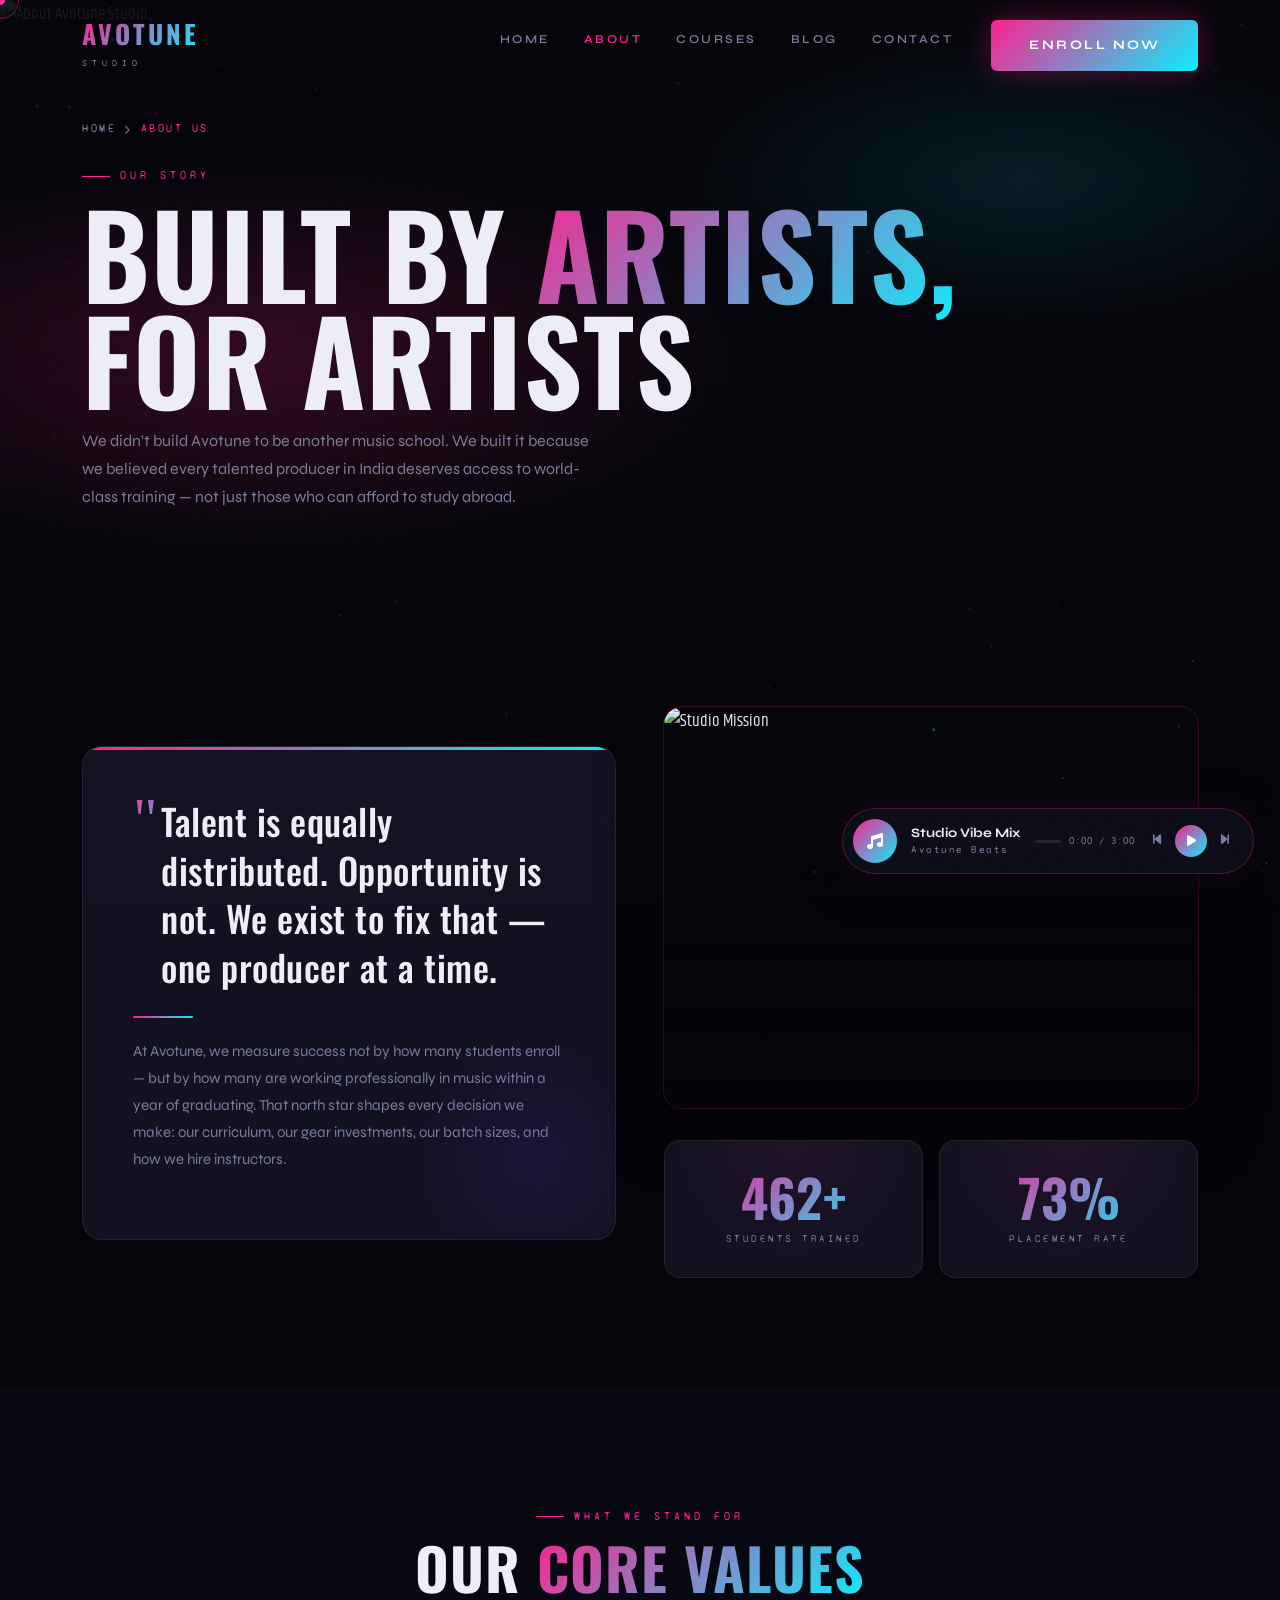
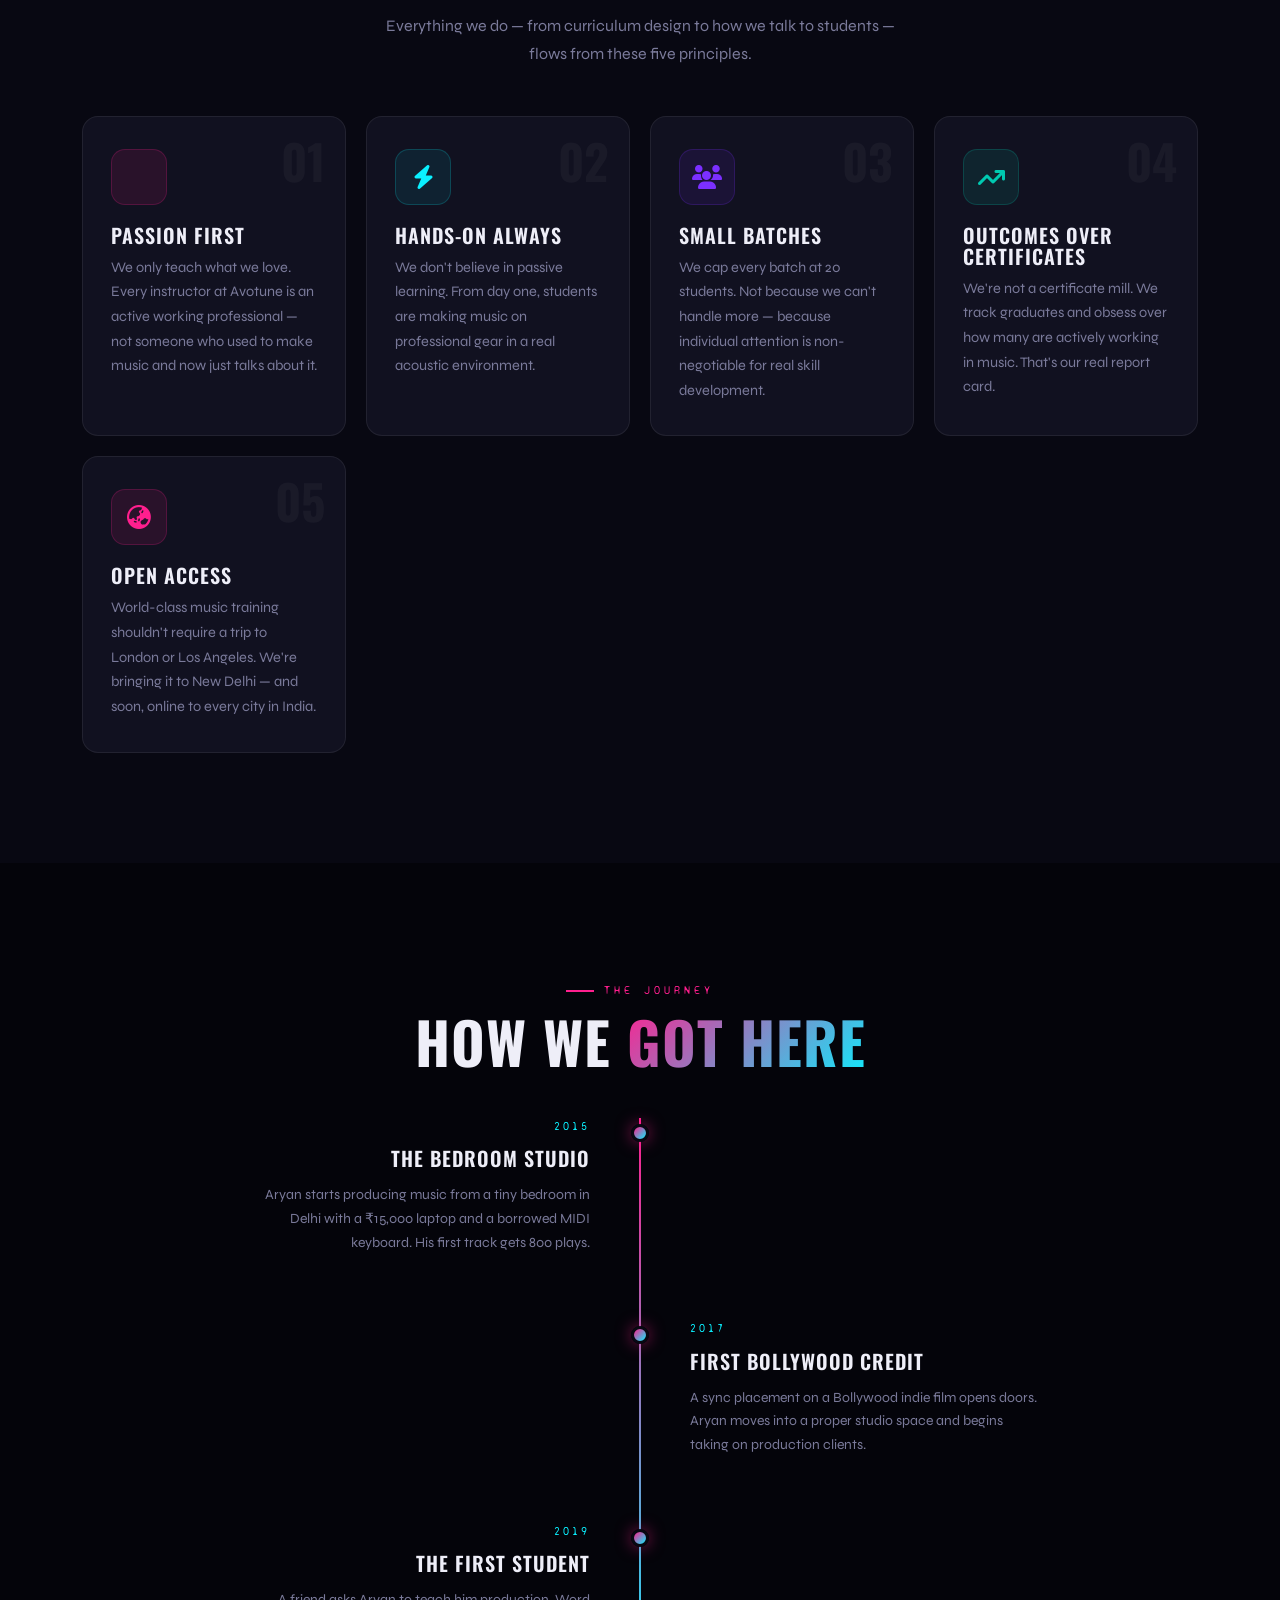
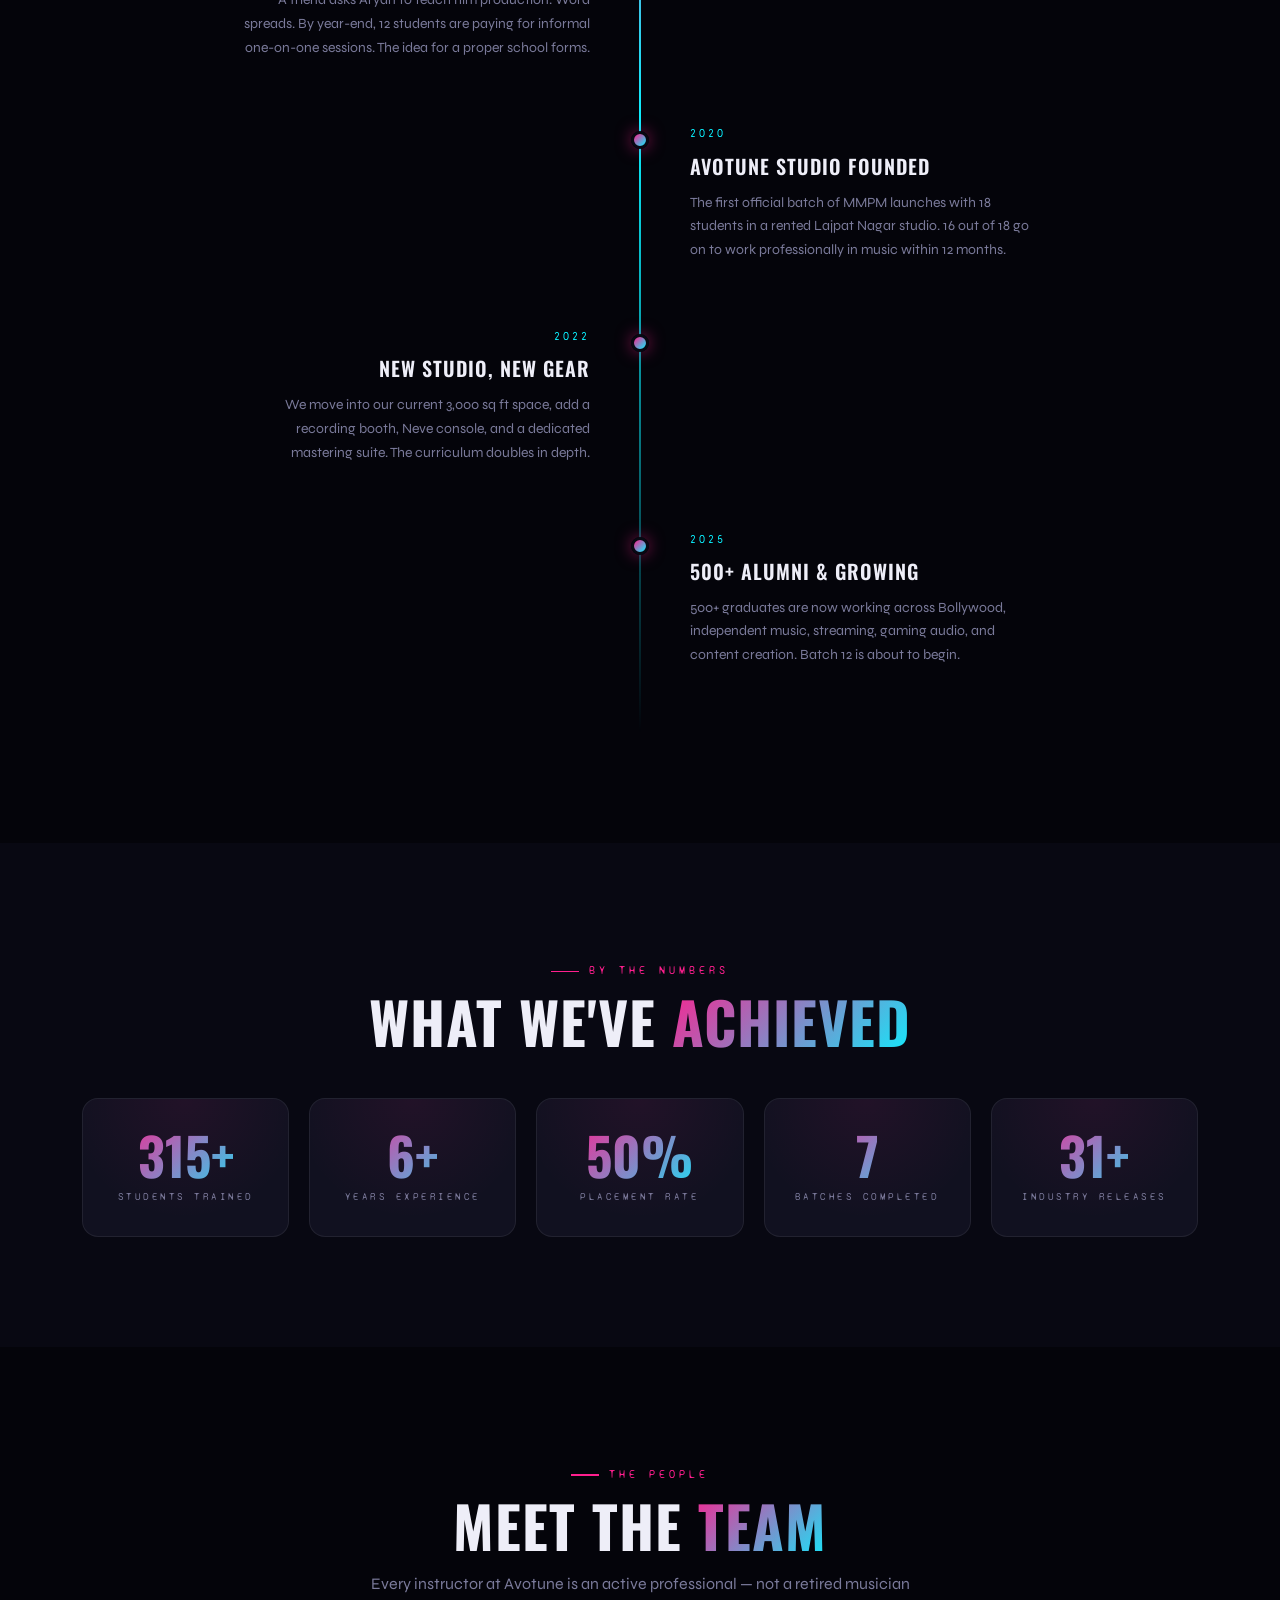
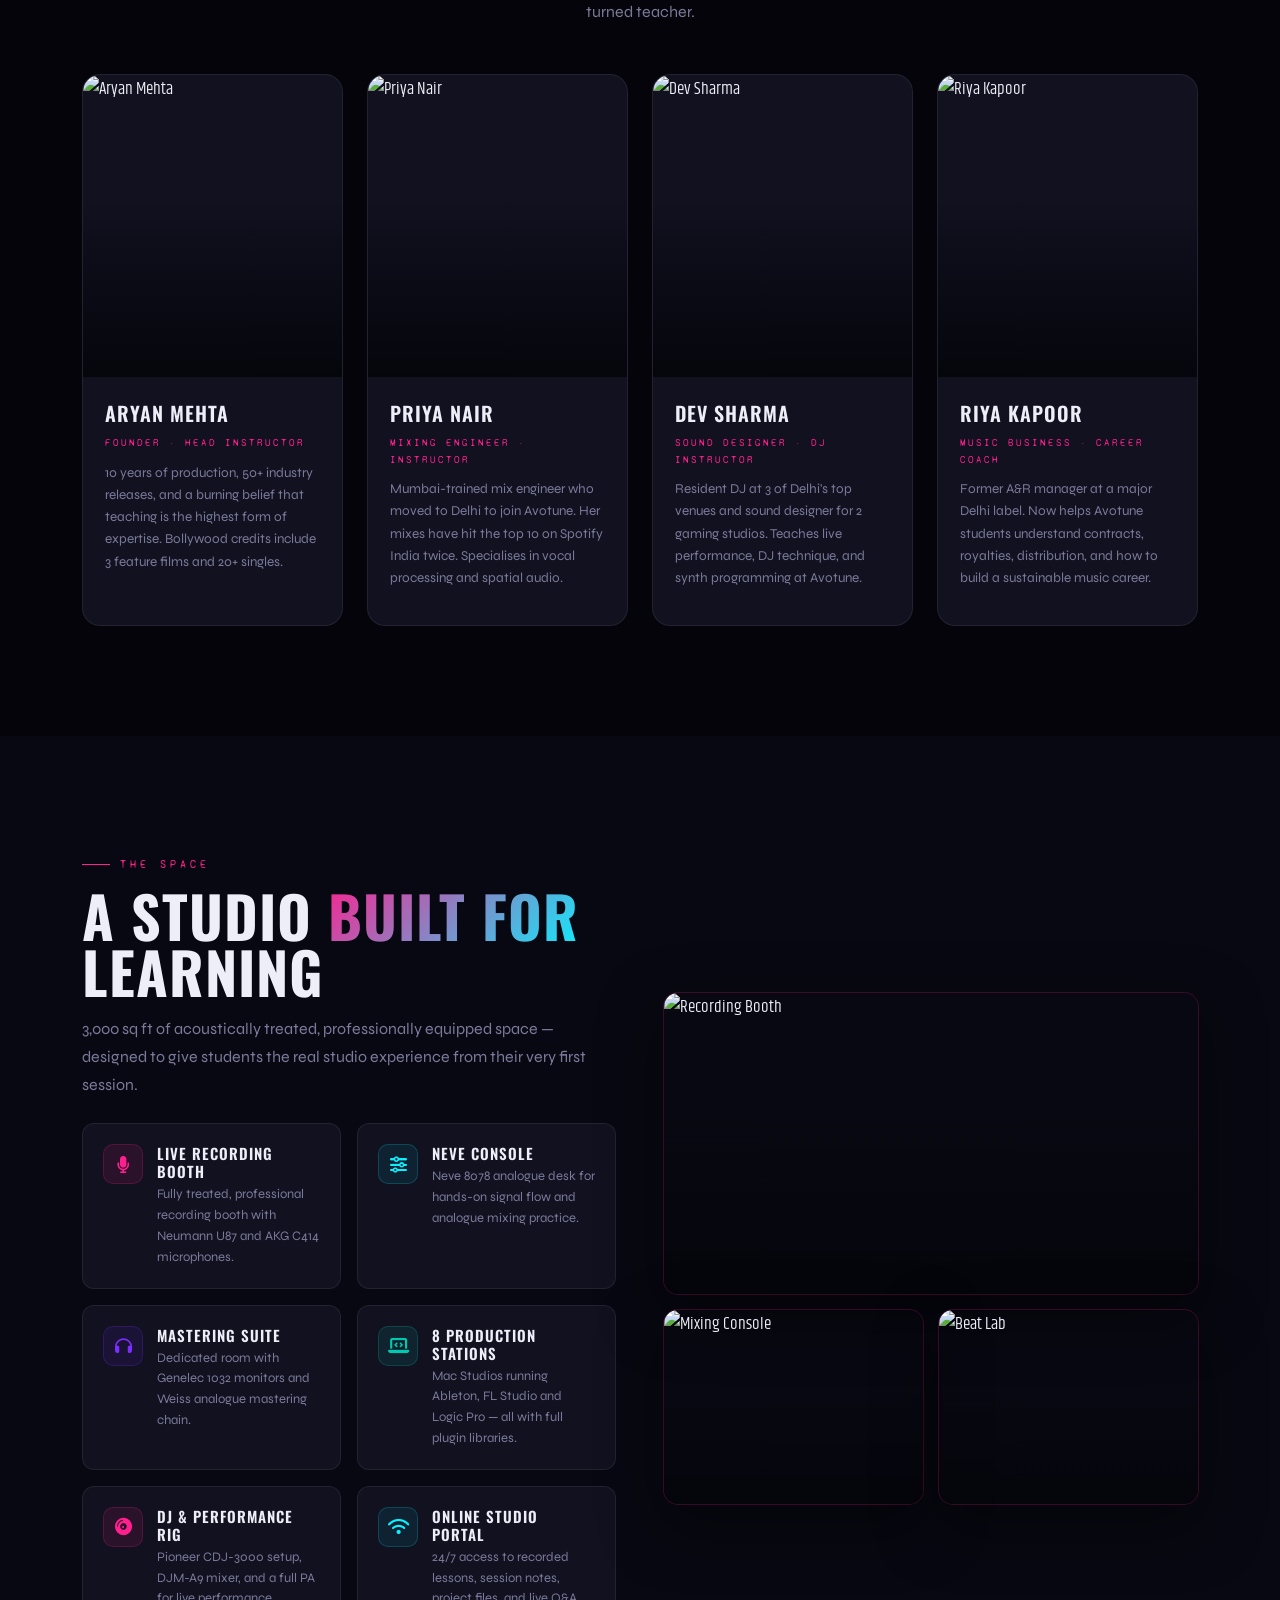
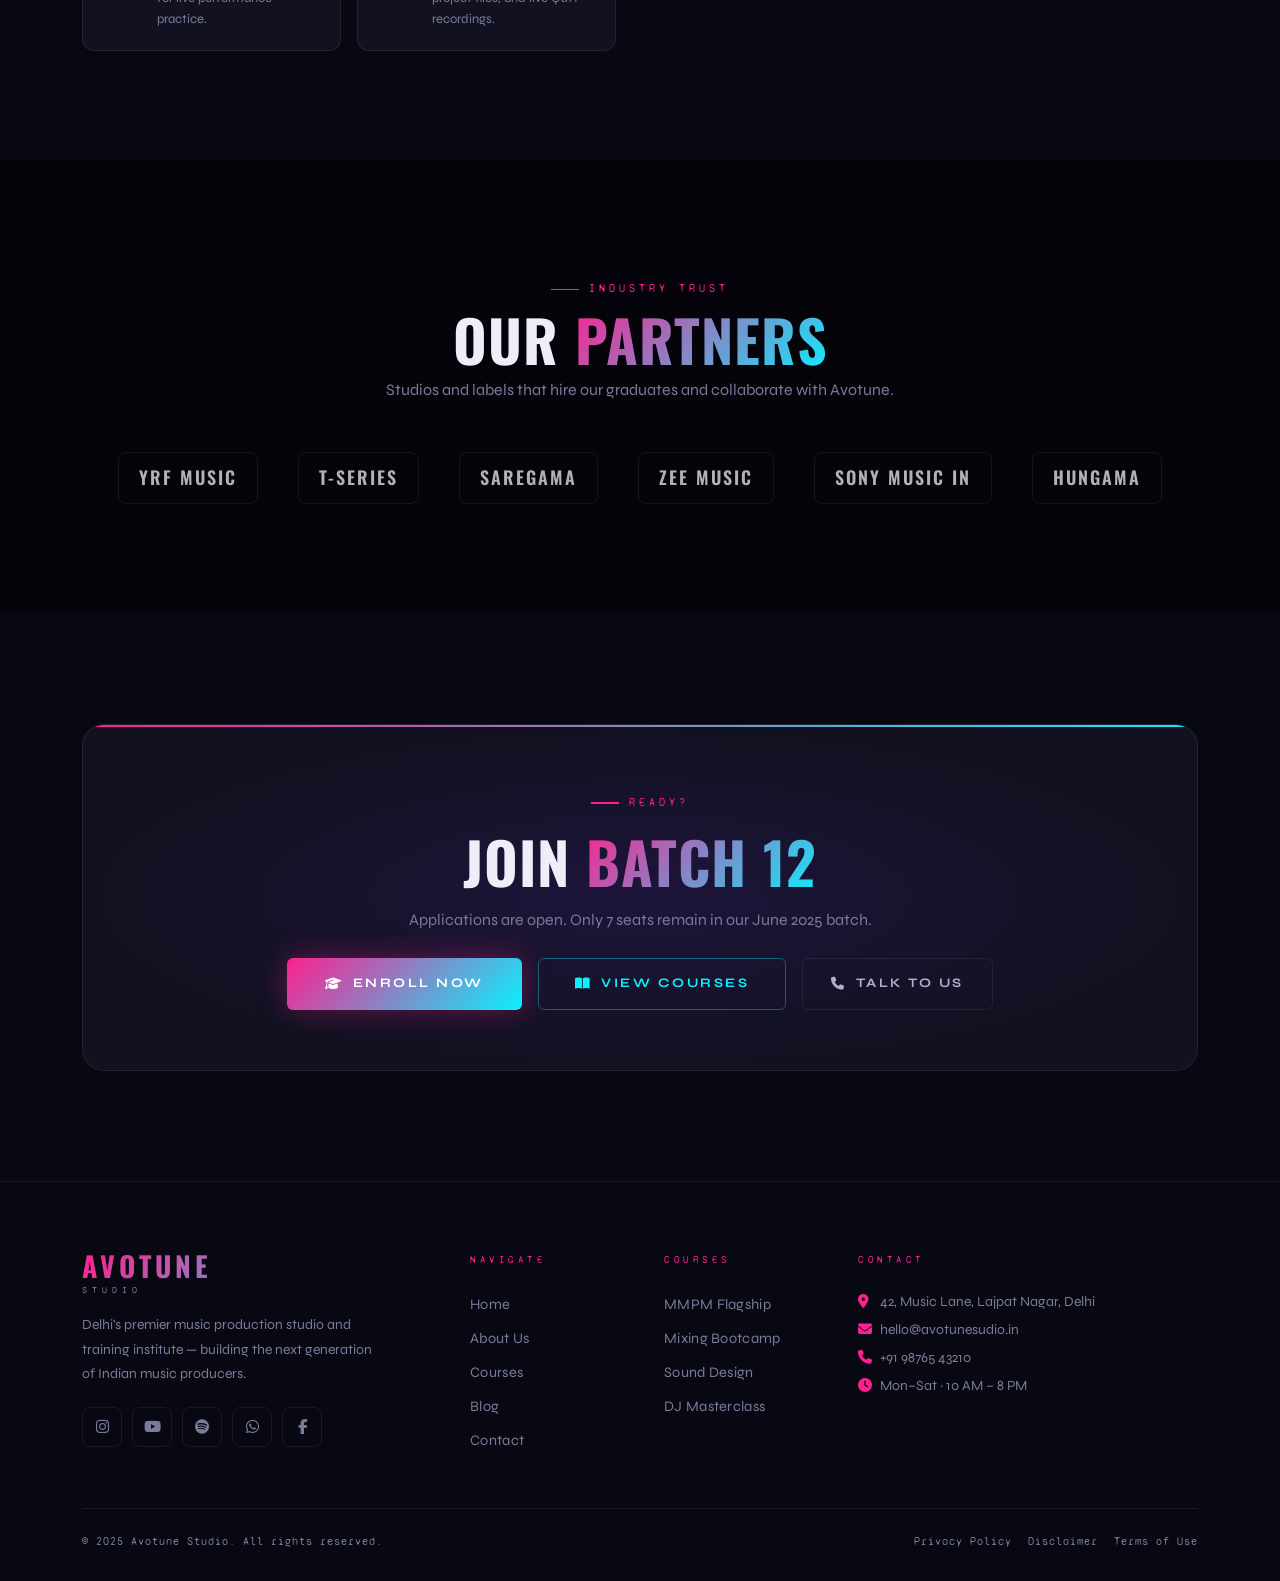
==== about.html @ 10d5009c "Add files via upload" ====
<!DOCTYPE html>
<html lang="en">
<head>
  <meta charset="UTF-8"/>
  <meta name="viewport" content="width=device-width, initial-scale=1.0"/>
  <meta name="description" content="About Avotune Studio — our story, mission, team, and the values that drive India's premier music production school."/>
  <title>About Us — Avotune Studio</title>
  <link href="https://cdnjs.cloudflare.com/ajax/libs/bootstrap/5.3.2/css/bootstrap.min.css" rel="stylesheet"/>
  <link href="https://cdnjs.cloudflare.com/ajax/libs/font-awesome/6.5.0/css/all.min.css" rel="stylesheet"/>
  <link rel="stylesheet" href="css/style.css"/>
  <link rel="stylesheet" href="css/about.css"/>
</head>
<body>

<div class="cursor-dot"></div>
<div class="cursor-ring"></div>
<canvas id="av-particles"></canvas>
<div class="nav-overlay"></div>

<!-- ═══════════════════ NAVBAR ════════════════════════════════ -->
<nav id="av-nav">
  <div class="container">
    <div class="d-flex align-items-center justify-content-between">
      <a href="index.html" class="nav-logo text-decoration-none">
        <span class="nav-logo-text">Avotune</span>
        <span class="nav-logo-sub">Studio</span>
      </a>
      <div class="nav-links-wrap d-flex align-items-center gap-3">
        <ul class="nav-links">
          <li><a href="index.html">Home</a></li>
          <li><a href="about.html" class="active">About</a></li>
          <li><a href="courses.html">Courses</a></li>
          <li><a href="blog.html">Blog</a></li>
          <li><a href="contact.html">Contact</a></li>
        </ul>
        <a href="index.html#enroll" class="btn-av btn-primary ms-2">Enroll Now</a>
      </div>
      <button class="nav-hamburger" aria-label="Menu">
        <span></span><span></span><span></span>
      </button>
    </div>
  </div>
</nav>

<!-- ═══════════════════ PAGE HERO ═════════════════════════════ -->
<section class="page-hero">
  <div class="page-hero-bg">
    <img src="https://images.unsplash.com/photo-1493225457124-a3eb161ffa5f?w=1800&q=80" alt="About Avotune Studio"/>
    <div class="page-hero-gradient"></div>
    <div class="page-hero-grid"></div>
  </div>
  <div class="container page-hero-content">
    <div class="page-breadcrumb">
      <a href="index.html">Home</a>
      <i class="fas fa-chevron-right"></i>
      <span>About Us</span>
    </div>
    <div class="section-eyebrow">Our Story</div>
    <h1 class="display-title">Built By <span class="text-grad">Artists,</span><br>For Artists</h1>
    <p class="section-body mt-3" style="max-width:520px;">
      We didn't build Avotune to be another music school. We built it because we believed every talented producer in India deserves access to world-class training — not just those who can afford to study abroad.
    </p>
  </div>
</section>

<!-- ═══════════════════ MISSION ═══════════════════════════════ -->
<section class="av-section">
  <div class="container">
    <div class="row g-5 align-items-center">
      <div class="col-lg-6 sr sr-left">
        <div class="mission-card">
          <p class="mission-quote">
            Talent is equally distributed. Opportunity is not. We exist to fix that — one producer at a time.
          </p>
          <div class="divider mt-4"></div>
          <p style="font-family:var(--font-accent);color:var(--muted);font-size:15px;line-height:1.8;margin-top:20px;">
            At Avotune, we measure success not by how many students enroll — but by how many are working professionally in music within a year of graduating. That north star shapes every decision we make: our curriculum, our gear investments, our batch sizes, and how we hire instructors.
          </p>
        </div>
      </div>
      <div class="col-lg-6 sr sr-right">
        <div class="av-img-wrap img-glow-border" style="border-radius:18px;">
          <img src="https://images.unsplash.com/photo-1598653222000-6b7b7a552625?w=800&q=80"
               alt="Studio Mission" style="aspect-ratio:4/3;object-fit:cover;"/>
          <div class="av-img-overlay"></div>
        </div>
        <div class="row g-3 mt-3">
          <div class="col-6">
            <div class="achieve-card">
              <div class="achieve-num" data-count="500" data-suffix="+">500+</div>
              <div class="achieve-label">Students Trained</div>
            </div>
          </div>
          <div class="col-6">
            <div class="achieve-card">
              <div class="achieve-num" data-count="80" data-suffix="%">80%</div>
              <div class="achieve-label">Placement Rate</div>
            </div>
          </div>
        </div>
      </div>
    </div>
  </div>
</section>

<!-- ═══════════════════ OUR VALUES ════════════════════════════ -->
<section class="av-section-alt">
  <div class="container">
    <div class="text-center mb-5 sr">
      <div class="section-eyebrow mx-auto justify-content-center">What We Stand For</div>
      <h2 class="section-heading">Our <span class="grad">Core Values</span></h2>
      <p class="section-body mx-auto text-center mt-3">Everything we do — from curriculum design to how we talk to students — flows from these five principles.</p>
    </div>
    <div class="values-grid">
      <div class="value-card sr sr-d1">
        <div class="value-num">01</div>
        <div class="value-icon icon-pink"><i class="fas fa-hands-holding-heart"></i></div>
        <h4>Passion First</h4>
        <p>We only teach what we love. Every instructor at Avotune is an active working professional — not someone who used to make music and now just talks about it.</p>
      </div>
      <div class="value-card sr sr-d2">
        <div class="value-num">02</div>
        <div class="value-icon icon-cyan"><i class="fas fa-bolt"></i></div>
        <h4>Hands-On Always</h4>
        <p>We don't believe in passive learning. From day one, students are making music on professional gear in a real acoustic environment.</p>
      </div>
      <div class="value-card sr sr-d3">
        <div class="value-num">03</div>
        <div class="value-icon icon-purple"><i class="fas fa-users"></i></div>
        <h4>Small Batches</h4>
        <p>We cap every batch at 20 students. Not because we can't handle more — because individual attention is non-negotiable for real skill development.</p>
      </div>
      <div class="value-card sr sr-d4">
        <div class="value-num">04</div>
        <div class="value-icon icon-teal"><i class="fas fa-arrow-trend-up"></i></div>
        <h4>Outcomes Over Certificates</h4>
        <p>We're not a certificate mill. We track graduates and obsess over how many are actively working in music. That's our real report card.</p>
      </div>
      <div class="value-card sr">
        <div class="value-num">05</div>
        <div class="value-icon icon-pink"><i class="fas fa-earth-asia"></i></div>
        <h4>Open Access</h4>
        <p>World-class music training shouldn't require a trip to London or Los Angeles. We're bringing it to New Delhi — and soon, online to every city in India.</p>
      </div>
    </div>
  </div>
</section>

<!-- ═══════════════════ OUR STORY TIMELINE ════════════════════ -->
<section class="av-section">
  <div class="container">
    <div class="text-center mb-5 sr">
      <div class="section-eyebrow mx-auto justify-content-center">The Journey</div>
      <h2 class="section-heading">How We <span class="grad">Got Here</span></h2>
    </div>
    <div class="story-line sr">
      <div class="story-item">
        <div class="story-dot"></div>
        <div class="story-year">2015</div>
        <div class="story-title">The Bedroom Studio</div>
        <p class="story-desc">Aryan starts producing music from a tiny bedroom in Delhi with a ₹15,000 laptop and a borrowed MIDI keyboard. His first track gets 800 plays.</p>
      </div>
      <div class="story-item">
        <div class="story-dot"></div>
        <div class="story-year">2017</div>
        <div class="story-title">First Bollywood Credit</div>
        <p class="story-desc">A sync placement on a Bollywood indie film opens doors. Aryan moves into a proper studio space and begins taking on production clients.</p>
      </div>
      <div class="story-item">
        <div class="story-dot"></div>
        <div class="story-year">2019</div>
        <div class="story-title">The First Student</div>
        <p class="story-desc">A friend asks Aryan to teach him production. Word spreads. By year-end, 12 students are paying for informal one-on-one sessions. The idea for a proper school forms.</p>
      </div>
      <div class="story-item">
        <div class="story-dot"></div>
        <div class="story-year">2020</div>
        <div class="story-title">Avotune Studio Founded</div>
        <p class="story-desc">The first official batch of MMPM launches with 18 students in a rented Lajpat Nagar studio. 16 out of 18 go on to work professionally in music within 12 months.</p>
      </div>
      <div class="story-item">
        <div class="story-dot"></div>
        <div class="story-year">2022</div>
        <div class="story-title">New Studio, New Gear</div>
        <p class="story-desc">We move into our current 3,000 sq ft space, add a recording booth, Neve console, and a dedicated mastering suite. The curriculum doubles in depth.</p>
      </div>
      <div class="story-item">
        <div class="story-dot"></div>
        <div class="story-year">2025</div>
        <div class="story-title">500+ Alumni & Growing</div>
        <p class="story-desc">500+ graduates are now working across Bollywood, independent music, streaming, gaming audio, and content creation. Batch 12 is about to begin.</p>
      </div>
    </div>
  </div>
</section>

<!-- ═══════════════════ ACHIEVEMENTS ══════════════════════════ -->
<section class="av-section-alt">
  <div class="container">
    <div class="text-center mb-5 sr">
      <div class="section-eyebrow mx-auto justify-content-center">By The Numbers</div>
      <h2 class="section-heading">What We've <span class="grad">Achieved</span></h2>
    </div>
    <div class="achieve-grid">
      <div class="achieve-card sr sr-d1">
        <div class="achieve-num" data-count="500" data-suffix="+">500+</div>
        <div class="achieve-label">Students Trained</div>
      </div>
      <div class="achieve-card sr sr-d2">
        <div class="achieve-num" data-count="10" data-suffix="+">10+</div>
        <div class="achieve-label">Years Experience</div>
      </div>
      <div class="achieve-card sr sr-d3">
        <div class="achieve-num" data-count="80" data-suffix="%">80%</div>
        <div class="achieve-label">Placement Rate</div>
      </div>
      <div class="achieve-card sr sr-d4">
        <div class="achieve-num" data-count="12" data-suffix="">12</div>
        <div class="achieve-label">Batches Completed</div>
      </div>
      <div class="achieve-card sr">
        <div class="achieve-num" data-count="50" data-suffix="+">50+</div>
        <div class="achieve-label">Industry Releases</div>
      </div>
    </div>
  </div>
</section>

<!-- ═══════════════════ TEAM ═══════════════════════════════════ -->
<section class="av-section">
  <div class="container">
    <div class="text-center mb-5 sr">
      <div class="section-eyebrow mx-auto justify-content-center">The People</div>
      <h2 class="section-heading">Meet The <span class="grad">Team</span></h2>
      <p class="section-body mx-auto text-center mt-3">Every instructor at Avotune is an active professional — not a retired musician turned teacher.</p>
    </div>
    <div class="team-grid">
      <!-- Aryan -->
      <div class="team-card sr sr-d1">
        <div class="team-img">
          <img src="https://images.unsplash.com/photo-1507003211169-0a1dd7228f2d?w=600&q=80" alt="Aryan Mehta"/>
          <div class="team-img-overlay"></div>
          <div class="team-socials">
            <a href="#" class="team-soc"><i class="fab fa-instagram"></i></a>
            <a href="#" class="team-soc"><i class="fab fa-spotify"></i></a>
            <a href="#" class="team-soc"><i class="fab fa-youtube"></i></a>
          </div>
        </div>
        <div class="team-info">
          <div class="team-name">Aryan Mehta</div>
          <div class="team-role">Founder · Head Instructor</div>
          <p class="team-bio">10 years of production, 50+ industry releases, and a burning belief that teaching is the highest form of expertise. Bollywood credits include 3 feature films and 20+ singles.</p>
        </div>
      </div>
      <!-- Priya -->
      <div class="team-card sr sr-d2">
        <div class="team-img">
          <img src="https://images.unsplash.com/photo-1494790108377-be9c29b29330?w=600&q=80" alt="Priya Nair"/>
          <div class="team-img-overlay"></div>
          <div class="team-socials">
            <a href="#" class="team-soc"><i class="fab fa-instagram"></i></a>
            <a href="#" class="team-soc"><i class="fab fa-soundcloud"></i></a>
          </div>
        </div>
        <div class="team-info">
          <div class="team-name">Priya Nair</div>
          <div class="team-role">Mixing Engineer · Instructor</div>
          <p class="team-bio">Mumbai-trained mix engineer who moved to Delhi to join Avotune. Her mixes have hit the top 10 on Spotify India twice. Specialises in vocal processing and spatial audio.</p>
        </div>
      </div>
      <!-- Dev -->
      <div class="team-card sr sr-d3">
        <div class="team-img">
          <img src="https://images.unsplash.com/photo-1500648767791-00dcc994a43e?w=600&q=80" alt="Dev Sharma"/>
          <div class="team-img-overlay"></div>
          <div class="team-socials">
            <a href="#" class="team-soc"><i class="fab fa-instagram"></i></a>
            <a href="#" class="team-soc"><i class="fab fa-spotify"></i></a>
          </div>
        </div>
        <div class="team-info">
          <div class="team-name">Dev Sharma</div>
          <div class="team-role">Sound Designer · DJ Instructor</div>
          <p class="team-bio">Resident DJ at 3 of Delhi's top venues and sound designer for 2 gaming studios. Teaches live performance, DJ technique, and synth programming at Avotune.</p>
        </div>
      </div>
      <!-- Riya -->
      <div class="team-card sr sr-d4">
        <div class="team-img">
          <img src="https://images.unsplash.com/photo-1438761681033-6461ffad8d80?w=600&q=80" alt="Riya Kapoor"/>
          <div class="team-img-overlay"></div>
          <div class="team-socials">
            <a href="#" class="team-soc"><i class="fab fa-instagram"></i></a>
            <a href="#" class="team-soc"><i class="fab fa-linkedin-in"></i></a>
          </div>
        </div>
        <div class="team-info">
          <div class="team-name">Riya Kapoor</div>
          <div class="team-role">Music Business · Career Coach</div>
          <p class="team-bio">Former A&R manager at a major Delhi label. Now helps Avotune students understand contracts, royalties, distribution, and how to build a sustainable music career.</p>
        </div>
      </div>
    </div>
  </div>
</section>

<!-- ═══════════════════ STUDIO FEATURES ══════════════════════ -->
<section class="av-section-alt">
  <div class="container">
    <div class="row g-5 align-items-center">
      <div class="col-lg-6 sr sr-left">
        <div class="section-eyebrow">The Space</div>
        <h2 class="section-heading">A Studio <span class="grad">Built For</span> Learning</h2>
        <p class="section-body mt-3 mb-4">3,000 sq ft of acoustically treated, professionally equipped space — designed to give students the real studio experience from their very first session.</p>
        <div class="studio-features-grid">
          <div class="sf-item">
            <div class="sf-icon icon-pink"><i class="fas fa-microphone"></i></div>
            <div>
              <h6>Live Recording Booth</h6>
              <p>Fully treated, professional recording booth with Neumann U87 and AKG C414 microphones.</p>
            </div>
          </div>
          <div class="sf-item">
            <div class="sf-icon icon-cyan"><i class="fas fa-sliders"></i></div>
            <div>
              <h6>Neve Console</h6>
              <p>Neve 8078 analogue desk for hands-on signal flow and analogue mixing practice.</p>
            </div>
          </div>
          <div class="sf-item">
            <div class="sf-icon icon-purple"><i class="fas fa-headphones"></i></div>
            <div>
              <h6>Mastering Suite</h6>
              <p>Dedicated room with Genelec 1032 monitors and Weiss analogue mastering chain.</p>
            </div>
          </div>
          <div class="sf-item">
            <div class="sf-icon icon-teal"><i class="fas fa-laptop-code"></i></div>
            <div>
              <h6>8 Production Stations</h6>
              <p>Mac Studios running Ableton, FL Studio and Logic Pro — all with full plugin libraries.</p>
            </div>
          </div>
          <div class="sf-item">
            <div class="sf-icon icon-pink"><i class="fas fa-compact-disc"></i></div>
            <div>
              <h6>DJ & Performance Rig</h6>
              <p>Pioneer CDJ-3000 setup, DJM-A9 mixer, and a full PA for live performance practice.</p>
            </div>
          </div>
          <div class="sf-item">
            <div class="sf-icon icon-cyan"><i class="fas fa-wifi"></i></div>
            <div>
              <h6>Online Studio Portal</h6>
              <p>24/7 access to recorded lessons, session notes, project files, and live Q&A recordings.</p>
            </div>
          </div>
        </div>
      </div>
      <div class="col-lg-6 sr sr-right">
        <div class="row g-3">
          <div class="col-12">
            <div class="av-img-wrap img-glow-border" style="border-radius:14px;">
              <img src="https://images.unsplash.com/photo-1478737270239-2f02b77fc618?w=800&q=80"
                   alt="Recording Booth" style="aspect-ratio:16/9;object-fit:cover;"/>
              <div class="av-img-overlay"></div>
            </div>
          </div>
          <div class="col-6">
            <div class="av-img-wrap img-glow-border" style="border-radius:14px;">
              <img src="https://images.unsplash.com/photo-1524230572899-a752b3835840?w=500&q=80"
                   alt="Mixing Console" style="aspect-ratio:4/3;object-fit:cover;"/>
              <div class="av-img-overlay"></div>
            </div>
          </div>
          <div class="col-6">
            <div class="av-img-wrap img-glow-border" style="border-radius:14px;">
              <img src="https://images.unsplash.com/photo-1563330232-57114bb0823c?w=500&q=80"
                   alt="Beat Lab" style="aspect-ratio:4/3;object-fit:cover;"/>
              <div class="av-img-overlay"></div>
            </div>
          </div>
        </div>
      </div>
    </div>
  </div>
</section>

<!-- ═══════════════════ PARTNERS ══════════════════════════════ -->
<section class="av-section">
  <div class="container">
    <div class="text-center mb-5 sr">
      <div class="section-eyebrow mx-auto justify-content-center">Industry Trust</div>
      <h2 class="section-heading">Our <span class="grad">Partners</span></h2>
      <p class="section-body mx-auto text-center mt-2">Studios and labels that hire our graduates and collaborate with Avotune.</p>
    </div>
    <div class="partners-strip sr">
      <div class="partner-logo">YRF Music</div>
      <div class="partner-logo">T-Series</div>
      <div class="partner-logo">SaReGaMa</div>
      <div class="partner-logo">Zee Music</div>
      <div class="partner-logo">Sony Music IN</div>
      <div class="partner-logo">Hungama</div>
    </div>
  </div>
</section>

<!-- ═══════════════════ CTA ════════════════════════════════════ -->
<section class="av-section-alt">
  <div class="container">
    <div class="cta-band sr">
      <div style="position:relative;z-index:1;">
        <div class="section-eyebrow mx-auto justify-content-center">Ready?</div>
        <h2 class="section-heading mt-2">Join <span class="grad">Batch 12</span></h2>
        <p class="section-body mx-auto text-center mt-3 mb-4">Applications are open. Only 7 seats remain in our June 2025 batch.</p>
        <div class="d-flex gap-3 justify-content-center flex-wrap">
          <a href="index.html#enroll" class="btn-av btn-primary"><i class="fas fa-graduation-cap"></i>Enroll Now</a>
          <a href="courses.html"      class="btn-av btn-outline"><i class="fas fa-book-open"></i>View Courses</a>
          <a href="contact.html"      class="btn-av btn-ghost"><i class="fas fa-phone"></i>Talk To Us</a>
        </div>
      </div>
    </div>
  </div>
</section>

<!-- ═══════════════════ FOOTER ════════════════════════════════ -->
<footer id="av-footer">
  <div class="container">
    <div class="row g-5">
      <div class="col-lg-4">
        <div class="footer-logo-text">Avotune</div>
        <div class="footer-sub">Studio</div>
        <p class="footer-desc">Delhi's premier music production studio and training institute — building the next generation of Indian music producers.</p>
        <div class="social-row">
          <a href="#" class="soc-btn"><i class="fab fa-instagram"></i></a>
          <a href="#" class="soc-btn"><i class="fab fa-youtube"></i></a>
          <a href="#" class="soc-btn"><i class="fab fa-spotify"></i></a>
          <a href="#" class="soc-btn"><i class="fab fa-whatsapp"></i></a>
          <a href="#" class="soc-btn"><i class="fab fa-facebook-f"></i></a>
        </div>
      </div>
      <div class="col-6 col-lg-2">
        <div class="footer-col-title">Navigate</div>
        <a href="index.html"   class="footer-link">Home</a>
        <a href="about.html"   class="footer-link">About Us</a>
        <a href="courses.html" class="footer-link">Courses</a>
        <a href="blog.html"    class="footer-link">Blog</a>
        <a href="contact.html" class="footer-link">Contact</a>
      </div>
      <div class="col-6 col-lg-2">
        <div class="footer-col-title">Courses</div>
        <a href="courses.html" class="footer-link">MMPM Flagship</a>
        <a href="courses.html" class="footer-link">Mixing Bootcamp</a>
        <a href="courses.html" class="footer-link">Sound Design</a>
        <a href="courses.html" class="footer-link">DJ Masterclass</a>
      </div>
      <div class="col-lg-4">
        <div class="footer-col-title">Contact</div>
        <p class="footer-contact">
          <i class="fas fa-map-marker-alt"></i>42, Music Lane, Lajpat Nagar, Delhi<br>
          <i class="fas fa-envelope"></i>hello@avotunesudio.in<br>
          <i class="fas fa-phone"></i>+91 98765 43210<br>
          <i class="fas fa-clock"></i>Mon–Sat · 10 AM – 8 PM
        </p>
      </div>
    </div>
    <div class="footer-bottom">
      <span class="footer-copy">© 2025 Avotune Studio. All rights reserved.</span>
      <span class="footer-copy" style="display:flex;gap:16px;flex-wrap:wrap;"><a href="privacy-policy.html" style="color:var(--muted);text-decoration:none;font-size:11px;letter-spacing:1px;">Privacy Policy</a><a href="disclaimer.html" style="color:var(--muted);text-decoration:none;font-size:11px;letter-spacing:1px;">Disclaimer</a><a href="terms.html" style="color:var(--muted);text-decoration:none;font-size:11px;letter-spacing:1px;">Terms of Use</a></span>
    </div>
  </div>
</footer>

<!-- Floating Player -->
<div id="float-player">
  <div class="fp-vinyl" id="fp-vinyl"><i class="fas fa-music"></i></div>
  <div class="fp-meta">
    <div class="fp-song" id="fp-title">Avotune Vibe Mix</div>
    <div class="fp-artist" id="fp-artist">Avotune Beats</div>
  </div>
  <div class="fp-progress-wrap">
    <div class="fp-progress"><div class="fp-bar" id="fp-bar"></div></div>
    <div class="fp-time" id="fp-time">0:00 / 3:00</div>
  </div>
  <div class="fp-controls">
    <button class="fp-btn" id="fp-prev"><i class="fas fa-backward-step"></i></button>
    <button class="fp-play-btn" id="fp-play"><i class="fas fa-play" id="fp-icon"></i></button>
    <button class="fp-btn" id="fp-next"><i class="fas fa-forward-step"></i></button>
  </div>
</div>

<script src="https://cdnjs.cloudflare.com/ajax/libs/bootstrap/5.3.2/js/bootstrap.bundle.min.js"></script>
<script src="js/main.js"></script>
<script src="js/home.js"></script>
</body>
</html>
---- css/style.css ----
/* ═══════════════════════════════════════════════════════════════
   AVOTUNE STUDIO — Main Stylesheet
   style.css → shared across all pages
   ═══════════════════════════════════════════════════════════════ */

/* ── GOOGLE FONTS ──────────────────────────────────────────────── */
@import url('https://fonts.googleapis.com/css2?family=Syne:wght@400;500;600;700;800&family=Syne+Mono&family=Khand:wght@300;400;500;600;700&family=Oswald:wght@200;300;400;500;600;700&display=swap');

/* ── CSS VARIABLES ─────────────────────────────────────────────── */
:root {
  --pink:       #ff1f8e;
  --hot:        #ff4db8;
  --cyan:       #0af0ff;
  --teal:       #00c9b1;
  --purple:     #7b2fff;
  --dark:       #04040a;
  --dark2:      #080812;
  --dark3:      #0e0e1a;
  --card:       #111120;
  --card2:      #16162a;
  --border:     rgba(255,255,255,0.07);
  --border-hot: rgba(255,31,142,0.3);
  --text:       #eeeef8;
  --muted:      #7a7a9a;
  --light:      #b0b0cc;

  --grad-main:  linear-gradient(135deg, var(--pink), var(--cyan));
  --grad-alt:   linear-gradient(135deg, var(--purple), var(--pink));
  --grad-cool:  linear-gradient(135deg, var(--cyan), var(--teal));

  /* Fonts */
  --font-display: 'Oswald', sans-serif;
  --font-body:    'Khand', sans-serif;
  --font-mono:    'Syne Mono', monospace;
  --font-accent:  'Syne', sans-serif;

  /* Spacing */
  --section-pad: 110px;
}

/* ── RESET & BASE ──────────────────────────────────────────────── */
*, *::before, *::after { margin: 0; padding: 0; box-sizing: border-box; }
html { scroll-behavior: smooth; font-size: 16px; }

body {
  background: var(--dark);
  color: var(--text);
  font-family: var(--font-body);
  font-size: 17px;
  line-height: 1.65;
  overflow-x: hidden;
}

/* ── SCROLLBAR ─────────────────────────────────────────────────── */
::-webkit-scrollbar { width: 5px; }
::-webkit-scrollbar-track { background: var(--dark2); }
::-webkit-scrollbar-thumb { background: var(--pink); border-radius: 4px; }

/* ── SELECTION ─────────────────────────────────────────────────── */
::selection { background: rgba(255,31,142,.25); color: #fff; }

/* ── NOISE TEXTURE OVERLAY ─────────────────────────────────────── */
body::after {
  content: '';
  position: fixed; inset: 0;
  pointer-events: none; z-index: 999;
  opacity: .025;
  background-image: url("data:image/svg+xml,%3Csvg xmlns='http://www.w3.org/2000/svg' width='300' height='300'%3E%3Cfilter id='n'%3E%3CfeTurbulence type='fractalNoise' baseFrequency='0.75' numOctaves='4' stitchTiles='stitch'/%3E%3C/filter%3E%3Crect width='300' height='300' filter='url(%23n)'/%3E%3C/svg%3E");
}

/* ── CUSTOM CURSOR ─────────────────────────────────────────────── */
.cursor-dot {
  width: 10px; height: 10px;
  background: var(--pink);
  border-radius: 50%;
  position: fixed; pointer-events: none; z-index: 9999;
  transform: translate(-50%,-50%);
  transition: transform .08s;
  mix-blend-mode: screen;
}
.cursor-ring {
  width: 38px; height: 38px;
  border: 1.5px solid rgba(255,31,142,.5);
  border-radius: 50%;
  position: fixed; pointer-events: none; z-index: 9998;
  transform: translate(-50%,-50%);
  transition: all .15s ease;
}

/* ── GLOBAL PARTICLES ──────────────────────────────────────────── */
#av-particles {
  position: fixed; inset: 0;
  pointer-events: none; z-index: 0;
}

/* ══════════════════════════════════════════════════════════════════
   TYPOGRAPHY
══════════════════════════════════════════════════════════════════ */
h1, h2, h3, h4, h5 {
  font-family: var(--font-display);
  letter-spacing: .5px;
  line-height: 1.05;
}

.display-title {
  font-family: var(--font-display);
  font-size: clamp(56px, 9vw, 130px);
  font-weight: 700;
  letter-spacing: 1px;
  line-height: .92;
  text-transform: uppercase;
}

.section-eyebrow {
  font-family: var(--font-mono);
  font-size: 11px;
  letter-spacing: 4px;
  text-transform: uppercase;
  color: var(--pink);
  display: inline-flex; align-items: center; gap: 10px;
  margin-bottom: 14px;
}
.section-eyebrow::before {
  content: '';
  display: inline-block;
  width: 28px; height: 1.5px;
  background: var(--pink);
}

.section-heading {
  font-family: var(--font-display);
  font-size: clamp(34px, 4.5vw, 62px);
  font-weight: 700;
  letter-spacing: 1px;
  line-height: .97;
  text-transform: uppercase;
}
.section-heading .grad {
  background: var(--grad-main);
  -webkit-background-clip: text;
  -webkit-text-fill-color: transparent;
  background-clip: text;
}

.section-body {
  color: var(--muted);
  font-family: var(--font-accent);
  font-size: 16px;
  line-height: 1.75;
  max-width: 540px;
}

/* ── GRADIENT TEXT UTILITY ─────────────────────────────────────── */
.text-grad {
  background: var(--grad-main);
  -webkit-background-clip: text;
  -webkit-text-fill-color: transparent;
  background-clip: text;
}
.text-grad-alt {
  background: var(--grad-alt);
  -webkit-background-clip: text;
  -webkit-text-fill-color: transparent;
  background-clip: text;
}

/* ── TAG PILL ──────────────────────────────────────────────────── */
.tag-pill {
  display: inline-flex; align-items: center; gap: 7px;
  background: rgba(255,31,142,.08);
  border: 1px solid rgba(255,31,142,.25);
  border-radius: 100px;
  padding: 6px 16px;
  font-family: var(--font-mono);
  font-size: 11px;
  letter-spacing: 2.5px;
  text-transform: uppercase;
  color: var(--hot);
}
.tag-pill .dot {
  width: 6px; height: 6px;
  border-radius: 50%;
  background: var(--pink);
  animation: blink 1.4s infinite;
}

/* ══════════════════════════════════════════════════════════════════
   BUTTONS
══════════════════════════════════════════════════════════════════ */
.btn-av {
  display: inline-flex; align-items: center; gap: 9px;
  font-family: var(--font-accent);
  font-weight: 700;
  font-size: 13px;
  letter-spacing: 2.5px;
  text-transform: uppercase;
  text-decoration: none;
  border: none;
  cursor: pointer;
  position: relative;
  overflow: hidden;
  transition: transform .2s, box-shadow .2s;
}
.btn-av::after {
  content: '';
  position: absolute; inset: 0;
  background: rgba(255,255,255,.08);
  opacity: 0;
  transition: opacity .2s;
}
.btn-av:hover::after { opacity: 1; }
.btn-av:hover { transform: translateY(-2px); }

.btn-primary {
  background: var(--grad-main);
  color: #fff;
  padding: 15px 38px;
  border-radius: 6px;
  box-shadow: 0 0 30px rgba(255,31,142,.35);
}
.btn-primary:hover {
  box-shadow: 0 4px 50px rgba(255,31,142,.55);
  color: #fff;
}

.btn-outline {
  background: transparent;
  color: var(--cyan);
  padding: 14px 36px;
  border-radius: 6px;
  border: 1.5px solid rgba(10,240,255,.35);
}
.btn-outline:hover {
  background: rgba(10,240,255,.07);
  border-color: var(--cyan);
  color: var(--cyan);
}

.btn-ghost {
  background: transparent;
  color: var(--light);
  padding: 14px 28px;
  border-radius: 6px;
  border: 1.5px solid var(--border);
}
.btn-ghost:hover { border-color: var(--border-hot); color: var(--hot); }

/* ══════════════════════════════════════════════════════════════════
   NAVBAR
══════════════════════════════════════════════════════════════════ */
#av-nav {
  position: fixed; top: 0; left: 0; right: 0;
  z-index: 900;
  padding: 20px 0;
  transition: all .4s ease;
}
#av-nav.solid {
  background: rgba(4,4,10,.92);
  backdrop-filter: blur(24px);
  padding: 13px 0;
  border-bottom: 1px solid var(--border);
}

.nav-logo-text {
  font-family: var(--font-display);
  font-size: 26px;
  font-weight: 700;
  letter-spacing: 3px;
  text-transform: uppercase;
  background: var(--grad-main);
  -webkit-background-clip: text;
  -webkit-text-fill-color: transparent;
  background-clip: text;
  text-decoration: none;
  line-height: 1;
}
.nav-logo-sub {
  font-family: var(--font-mono);
  font-size: 9px;
  letter-spacing: 5px;
  color: var(--muted);
  display: block;
  text-transform: uppercase;
  margin-top: 2px;
}
.nav-logo img { height: 52px; width: auto; }

.nav-links {
  display: flex; align-items: center; gap: 6px;
  list-style: none;
}
.nav-links a {
  font-family: var(--font-accent);
  font-size: 12px;
  font-weight: 600;
  letter-spacing: 2.5px;
  text-transform: uppercase;
  color: var(--muted);
  text-decoration: none;
  padding: 8px 14px;
  border-radius: 4px;
  transition: color .25s, background .25s;
}
.nav-links a:hover { color: var(--text); background: rgba(255,255,255,.04); }
.nav-links a.active { color: var(--pink); }

.nav-hamburger {
  display: none;
  flex-direction: column; gap: 5px;
  background: none; border: none; cursor: pointer; padding: 8px;
}
.nav-hamburger span {
  display: block; width: 24px; height: 2px;
  background: var(--text);
  border-radius: 2px;
  transition: all .3s;
}

/* Mobile nav */
@media (max-width: 991px) {
  .nav-hamburger { display: flex; }
  .nav-links-wrap {
    position: fixed; top: 0; right: -100%;
    width: min(320px, 85vw);
    height: 100vh;
    background: var(--dark2);
    border-left: 1px solid var(--border);
    flex-direction: column;
    padding: 80px 30px 40px;
    transition: right .4s ease;
    z-index: 850;
    display: flex !important;
  }
  .nav-links-wrap.open { right: 0; }
  .nav-links { flex-direction: column; align-items: flex-start; gap: 4px; }
  .nav-links a { font-size: 15px; padding: 12px 6px; width: 100%; }
  .nav-overlay {
    display: none;
    position: fixed; inset: 0;
    background: rgba(0,0,0,.6);
    z-index: 840;
  }
  .nav-overlay.show { display: block; }
}

/* ══════════════════════════════════════════════════════════════════
   CARDS
══════════════════════════════════════════════════════════════════ */
.av-card {
  background: var(--card);
  border: 1px solid var(--border);
  border-radius: 14px;
  padding: 32px;
  position: relative;
  overflow: hidden;
  transition: transform .3s ease, box-shadow .3s ease, border-color .3s;
}
.av-card:hover {
  transform: translateY(-6px);
  border-color: var(--border-hot);
  box-shadow: 0 20px 60px rgba(0,0,0,.4), 0 0 40px rgba(255,31,142,.06);
}
.av-card::before {
  content: '';
  position: absolute; top: 0; left: 0; right: 0;
  height: 2px;
  background: var(--grad-main);
  opacity: 0;
  transition: opacity .3s;
}
.av-card:hover::before { opacity: 1; }

.av-card-icon {
  width: 54px; height: 54px;
  border-radius: 12px;
  display: flex; align-items: center; justify-content: center;
  font-size: 22px;
  margin-bottom: 20px;
}
.icon-pink { background: rgba(255,31,142,.1); border: 1px solid rgba(255,31,142,.2); color: var(--pink); }
.icon-cyan { background: rgba(10,240,255,.08); border: 1px solid rgba(10,240,255,.18); color: var(--cyan); }
.icon-purple { background: rgba(123,47,255,.1); border: 1px solid rgba(123,47,255,.2); color: var(--purple); }
.icon-teal { background: rgba(0,201,177,.1); border: 1px solid rgba(0,201,177,.2); color: var(--teal); }

.av-card h4 {
  font-family: var(--font-display);
  font-size: 22px;
  font-weight: 600;
  letter-spacing: 1px;
  margin-bottom: 10px;
  text-transform: uppercase;
}
.av-card p { font-family: var(--font-accent); color: var(--muted); font-size: 15px; line-height: 1.7; }

/* ══════════════════════════════════════════════════════════════════
   STATS BAR
══════════════════════════════════════════════════════════════════ */
.stats-bar {
  background: var(--dark2);
  border-top: 1px solid var(--border);
  border-bottom: 1px solid var(--border);
  position: relative; z-index: 2;
}
.stat-cell {
  padding: 32px 20px;
  text-align: center;
  border-right: 1px solid var(--border);
}
.stat-cell:last-child { border-right: none; }
.stat-number {
  font-family: var(--font-display);
  font-size: 52px;
  font-weight: 700;
  line-height: 1;
  background: var(--grad-main);
  -webkit-background-clip: text;
  -webkit-text-fill-color: transparent;
  background-clip: text;
}
.stat-label {
  font-family: var(--font-mono);
  font-size: 10px;
  letter-spacing: 3px;
  text-transform: uppercase;
  color: var(--muted);
  margin-top: 5px;
}
@media (max-width: 767px) {
  .stat-cell { border-right: none; border-bottom: 1px solid var(--border); }
  .stat-cell:last-child { border-bottom: none; }
}

/* ══════════════════════════════════════════════════════════════════
   SECTION WRAPPER
══════════════════════════════════════════════════════════════════ */
.av-section { padding: var(--section-pad) 0; position: relative; z-index: 2; }
.av-section-alt {
  padding: var(--section-pad) 0;
  background: var(--dark2);
  position: relative; z-index: 2;
}

/* ── Section divider slant ─── */
.slant-top::before {
  content: '';
  position: absolute; top: -1px; left: 0; right: 0;
  height: 60px;
  background: var(--dark);
  clip-path: polygon(0 0, 100% 0, 100% 100%);
}
.slant-bot::after {
  content: '';
  position: absolute; bottom: -1px; left: 0; right: 0;
  height: 60px;
  background: var(--dark);
  clip-path: polygon(0 0, 100% 100%, 0 100%);
}

/* ══════════════════════════════════════════════════════════════════
   IMAGE COMPONENTS
══════════════════════════════════════════════════════════════════ */
.av-img-wrap {
  border-radius: 16px;
  overflow: hidden;
  position: relative;
}
.av-img-wrap img {
  width: 100%; height: 100%;
  object-fit: cover;
  display: block;
  transition: transform .5s ease;
}
.av-img-wrap:hover img { transform: scale(1.04); }

.av-img-overlay {
  position: absolute; inset: 0;
  background: linear-gradient(180deg, transparent 40%, rgba(4,4,10,.85) 100%);
}

.img-glow-border {
  box-shadow: 0 0 0 1px rgba(255,31,142,.2), 0 20px 60px rgba(0,0,0,.5);
}

/* ── Gallery grid ─── */
.gallery-grid {
  display: grid;
  grid-template-columns: repeat(12, 1fr);
  gap: 14px;
}
.gallery-grid .g-tall { grid-column: span 5; grid-row: span 2; }
.gallery-grid .g-wide { grid-column: span 7; }
.gallery-grid .g-half { grid-column: span 4; }
.gallery-grid .g-third { grid-column: span 3; }

.g-item {
  border-radius: 12px;
  overflow: hidden;
  position: relative;
  cursor: pointer;
}
.g-item img { width: 100%; height: 100%; min-height: 180px; object-fit: cover; display: block; transition: transform .5s; }
.g-item:hover img { transform: scale(1.06); }
.g-item-label {
  position: absolute; bottom: 12px; left: 12px;
  font-family: var(--font-mono);
  font-size: 10px;
  letter-spacing: 2px;
  text-transform: uppercase;
  color: rgba(255,255,255,.7);
  background: rgba(0,0,0,.4);
  backdrop-filter: blur(6px);
  padding: 4px 10px;
  border-radius: 100px;
}

@media (max-width: 767px) {
  .gallery-grid { grid-template-columns: 1fr 1fr; }
  .gallery-grid .g-tall,
  .gallery-grid .g-wide,
  .gallery-grid .g-half,
  .gallery-grid .g-third { grid-column: span 1; grid-row: span 1; }
}

/* ══════════════════════════════════════════════════════════════════
   TIMELINE
══════════════════════════════════════════════════════════════════ */
.av-timeline { position: relative; padding-left: 28px; }
.av-timeline::before {
  content: '';
  position: absolute; top: 6px; left: 7px; bottom: 0;
  width: 2px;
  background: linear-gradient(to bottom, var(--pink), var(--cyan), rgba(0,0,0,0));
}
.tl-item { position: relative; padding: 0 0 44px 36px; }
.tl-dot {
  position: absolute; left: -27px; top: 5px;
  width: 16px; height: 16px;
  border-radius: 50%;
  background: var(--grad-main);
  border: 3px solid var(--dark2);
  box-shadow: 0 0 16px rgba(255,31,142,.5);
}
.tl-week {
  font-family: var(--font-mono);
  font-size: 10px; letter-spacing: 3px;
  text-transform: uppercase; color: var(--cyan);
  margin-bottom: 6px;
}
.tl-title {
  font-family: var(--font-display);
  font-size: 22px; font-weight: 600;
  letter-spacing: 1px; text-transform: uppercase;
  margin-bottom: 8px;
}
.tl-desc { font-family: var(--font-accent); color: var(--muted); font-size: 15px; line-height: 1.7; }

/* ══════════════════════════════════════════════════════════════════
   FAQ
══════════════════════════════════════════════════════════════════ */
.faq-wrap { display: flex; flex-direction: column; gap: 10px; }
.faq-box {
  border: 1px solid var(--border);
  border-radius: 10px;
  overflow: hidden;
  transition: border-color .3s;
}
.faq-box.active { border-color: rgba(255,31,142,.35); }
.faq-trigger {
  padding: 20px 24px;
  display: flex; justify-content: space-between; align-items: center;
  cursor: pointer;
  font-family: var(--font-accent);
  font-size: 16px; font-weight: 600;
  letter-spacing: .5px;
  transition: color .3s;
  user-select: none;
}
.faq-box.active .faq-trigger { color: var(--pink); }
.faq-plus {
  width: 28px; height: 28px; flex-shrink: 0;
  border-radius: 50%;
  border: 1px solid var(--border);
  display: flex; align-items: center; justify-content: center;
  font-size: 11px; color: var(--muted);
  transition: all .3s;
}
.faq-box.active .faq-plus {
  background: var(--pink); border-color: var(--pink);
  color: #fff; transform: rotate(45deg);
}
.faq-body {
  max-height: 0; overflow: hidden;
  padding: 0 24px;
  font-family: var(--font-accent);
  color: var(--muted); font-size: 15px; line-height: 1.75;
  transition: max-height .4s ease, padding .3s;
}
.faq-box.active .faq-body { max-height: 300px; padding: 0 24px 22px; }

/* ══════════════════════════════════════════════════════════════════
   TESTIMONIALS MARQUEE
══════════════════════════════════════════════════════════════════ */
.testi-outer { overflow: hidden; position: relative; }
.testi-outer::before, .testi-outer::after {
  content: '';
  position: absolute; top: 0; bottom: 0; width: 140px; z-index: 3;
  pointer-events: none;
}
.testi-outer::before { left: 0; background: linear-gradient(to right, var(--dark), transparent); }
.testi-outer::after  { right: 0; background: linear-gradient(to left,  var(--dark), transparent); }

.testi-track {
  display: flex; gap: 20px;
  width: max-content;
  animation: marquee 35s linear infinite;
}
.testi-track:hover { animation-play-state: paused; }

.t-card {
  width: 310px; flex-shrink: 0;
  background: var(--card);
  border: 1px solid var(--border);
  border-radius: 14px;
  padding: 28px;
  transition: border-color .3s;
}
.t-card:hover { border-color: var(--border-hot); }
.t-stars { color: #ffd43b; font-size: 13px; letter-spacing: 2px; margin-bottom: 14px; }
.t-quote {
  font-family: var(--font-accent);
  color: var(--light);
  font-size: 14.5px; line-height: 1.75;
  font-style: italic; margin-bottom: 20px;
}
.t-author { display: flex; align-items: center; gap: 12px; }
.t-avatar {
  width: 42px; height: 42px; border-radius: 50%;
  background: var(--grad-alt);
  display: flex; align-items: center; justify-content: center;
  font-family: var(--font-display); font-size: 18px;
  color: #fff;
}
.t-name { font-family: var(--font-accent); font-weight: 700; font-size: 15px; }
.t-role { font-family: var(--font-mono); font-size: 10px; letter-spacing: 1.5px; color: var(--muted); text-transform: uppercase; }

/* ══════════════════════════════════════════════════════════════════
   FORM STYLES
══════════════════════════════════════════════════════════════════ */
.av-form-group { margin-bottom: 20px; }
.av-label {
  display: block;
  font-family: var(--font-mono);
  font-size: 10px; letter-spacing: 3px;
  text-transform: uppercase; color: var(--muted);
  margin-bottom: 8px;
}
.av-input, .av-select, .av-textarea {
  width: 100%;
  background: var(--dark3);
  border: 1px solid var(--border);
  border-radius: 8px;
  color: var(--text);
  padding: 14px 18px;
  font-family: var(--font-accent);
  font-size: 16px;
  outline: none;
  transition: border-color .3s, box-shadow .3s;
  appearance: none;
}
.av-input:focus, .av-select:focus, .av-textarea:focus {
  border-color: rgba(255,31,142,.5);
  box-shadow: 0 0 0 3px rgba(255,31,142,.08);
}
.av-input::placeholder, .av-textarea::placeholder { color: var(--muted); }
.av-select option { background: var(--dark3); color: var(--text); }
.av-textarea { resize: vertical; min-height: 120px; }

/* ══════════════════════════════════════════════════════════════════
   FOOTER
══════════════════════════════════════════════════════════════════ */
#av-footer {
  background: var(--dark2);
  border-top: 1px solid var(--border);
  padding: 70px 0 30px;
  position: relative; z-index: 2;
}
.footer-logo-text {
  font-family: var(--font-display);
  font-size: 28px; font-weight: 700;
  letter-spacing: 4px;
  text-transform: uppercase;
  background: var(--grad-main);
  -webkit-background-clip: text;
  -webkit-text-fill-color: transparent;
  background-clip: text;
  line-height: 1;
}
.footer-sub {
  font-family: var(--font-mono);
  font-size: 9px; letter-spacing: 5px;
  color: var(--muted); text-transform: uppercase;
  margin-top: 3px;
}
.footer-desc {
  font-family: var(--font-accent);
  color: var(--muted); font-size: 14px; line-height: 1.75;
  max-width: 290px; margin-top: 16px;
}
.footer-col-title {
  font-family: var(--font-mono);
  font-size: 10px; letter-spacing: 3.5px;
  text-transform: uppercase; color: var(--pink);
  margin-bottom: 20px;
}
.footer-link {
  display: block;
  font-family: var(--font-accent);
  color: var(--muted); font-size: 14.5px;
  text-decoration: none; padding: 5px 0;
  letter-spacing: .3px;
  transition: color .2s, padding-left .2s;
}
.footer-link:hover { color: var(--text); padding-left: 5px; }
.footer-contact {
  font-family: var(--font-accent);
  color: var(--muted); font-size: 14px;
  line-height: 2; margin: 0;
}
.footer-contact i { color: var(--pink); margin-right: 8px; width: 14px; }

.social-row { display: flex; gap: 10px; margin-top: 20px; flex-wrap: wrap; }
.soc-btn {
  width: 40px; height: 40px;
  border-radius: 8px;
  border: 1px solid var(--border);
  display: inline-flex; align-items: center; justify-content: center;
  color: var(--muted); font-size: 15px;
  text-decoration: none;
  transition: all .22s;
}
.soc-btn:hover { border-color: var(--pink); color: var(--pink); background: rgba(255,31,142,.08); }

.footer-bottom {
  border-top: 1px solid var(--border);
  margin-top: 50px; padding-top: 24px;
  display: flex; justify-content: space-between; align-items: center;
  flex-wrap: wrap; gap: 12px;
}
.footer-copy {
  font-family: var(--font-mono);
  font-size: 11px; letter-spacing: 1px;
  color: var(--muted);
}

/* ══════════════════════════════════════════════════════════════════
   FLOATING MUSIC PLAYER
══════════════════════════════════════════════════════════════════ */
#float-player {
  position: fixed; bottom: 26px; right: 26px;
  z-index: 800;
  background: rgba(14,14,26,.92);
  border: 1px solid rgba(255,31,142,.3);
  border-radius: 60px;
  padding: 10px 20px 10px 10px;
  display: flex; align-items: center; gap: 14px;
  backdrop-filter: blur(20px);
  box-shadow: 0 8px 40px rgba(0,0,0,.5), 0 0 30px rgba(255,31,142,.1);
  transition: box-shadow .3s;
  cursor: default;
}
#float-player:hover { box-shadow: 0 8px 50px rgba(0,0,0,.6), 0 0 50px rgba(255,31,142,.2); }

.fp-vinyl {
  width: 44px; height: 44px; border-radius: 50%;
  background: var(--grad-main);
  display: flex; align-items: center; justify-content: center;
  font-size: 16px; color: #fff;
  flex-shrink: 0;
  animation: spin 5s linear infinite paused;
}
#float-player.playing .fp-vinyl { animation-play-state: running; }

.fp-meta { line-height: 1.2; }
.fp-song { font-family: var(--font-accent); font-weight: 700; font-size: 13px; }
.fp-artist { font-family: var(--font-mono); font-size: 10px; letter-spacing: 1.5px; color: var(--muted); margin-top: 3px; }

.fp-controls { display: flex; align-items: center; gap: 10px; }
.fp-btn {
  background: none; border: none;
  color: var(--muted); font-size: 13px;
  cursor: pointer; padding: 4px;
  transition: color .2s;
}
.fp-btn:hover { color: var(--pink); }
.fp-play-btn {
  width: 32px; height: 32px;
  border-radius: 50%;
  background: var(--grad-main);
  border: none;
  display: flex; align-items: center; justify-content: center;
  color: #fff; font-size: 12px;
  cursor: pointer;
  transition: transform .2s, box-shadow .2s;
}
.fp-play-btn:hover { transform: scale(1.1); box-shadow: 0 0 20px rgba(255,31,142,.4); }

.fp-progress-wrap {
  display: flex; align-items: center; gap: 8px;
  min-width: 100px;
}
.fp-progress {
  flex: 1; height: 3px;
  background: rgba(255,255,255,.1);
  border-radius: 3px; overflow: hidden;
  cursor: pointer;
}
.fp-bar {
  height: 100%; width: 0%;
  background: var(--grad-main);
  border-radius: 3px;
  transition: width .5s linear;
}
.fp-time { font-family: var(--font-mono); font-size: 10px; color: var(--muted); white-space: nowrap; }

@media (max-width: 600px) {
  #float-player { bottom: 16px; right: 16px; padding: 8px 14px 8px 8px; }
  .fp-progress-wrap { display: none; }
}

/* ══════════════════════════════════════════════════════════════════
   EQ VISUALIZER (reusable)
══════════════════════════════════════════════════════════════════ */
.eq-viz {
  display: flex; align-items: flex-end; gap: 4px;
  height: 40px;
}
.eq-bar {
  width: 5px; border-radius: 3px 3px 0 0;
  background: var(--grad-main);
  animation: eq-anim var(--d,.7s) ease-in-out infinite alternate;
}

/* ══════════════════════════════════════════════════════════════════
   SCROLL REVEAL
══════════════════════════════════════════════════════════════════ */
.sr {
  opacity: 0;
  transform: translateY(28px);
  transition: opacity .65s ease, transform .65s ease;
}
.sr.sr-left  { transform: translateX(-28px); }
.sr.sr-right { transform: translateX(28px); }
.sr.visible  { opacity: 1; transform: translate(0); }

/* ── Stagger delays ─── */
.sr-d1 { transition-delay: .1s; }
.sr-d2 { transition-delay: .2s; }
.sr-d3 { transition-delay: .3s; }
.sr-d4 { transition-delay: .4s; }

/* ══════════════════════════════════════════════════════════════════
   MISC UTILITIES
══════════════════════════════════════════════════════════════════ */
.divider {
  width: 60px; height: 2px;
  background: var(--grad-main);
  border-radius: 2px;
  margin: 20px 0;
}

.chip {
  display: inline-flex; align-items: center; gap: 7px;
  background: var(--card2);
  border: 1px solid var(--border);
  border-radius: 100px;
  padding: 7px 16px;
  font-family: var(--font-accent);
  font-size: 13px; letter-spacing: .5px;
  margin: 4px;
  transition: border-color .2s;
}
.chip:hover { border-color: var(--border-hot); }
.chip i { color: var(--pink); font-size: 12px; }

.badge-stat {
  background: rgba(255,31,142,.08);
  border: 1px solid rgba(255,31,142,.2);
  border-radius: 8px;
  padding: 16px 18px;
  text-align: center;
}
.badge-stat-num {
  font-family: var(--font-display);
  font-size: 34px; font-weight: 700;
  line-height: 1;
  background: var(--grad-main);
  -webkit-background-clip: text;
  -webkit-text-fill-color: transparent;
  background-clip: text;
}
.badge-stat-label { font-family: var(--font-mono); font-size: 10px; letter-spacing: 2px; color: var(--muted); margin-top: 4px; }

/* Skill bar */
.skill-row { margin-bottom: 18px; }
.skill-meta { display: flex; justify-content: space-between; font-family: var(--font-mono); font-size: 11px; letter-spacing: 1.5px; color: var(--muted); margin-bottom: 7px; }
.skill-track { height: 3px; background: var(--border); border-radius: 4px; overflow: hidden; }
.skill-fill { height: 100%; width: 0; background: var(--grad-main); border-radius: 4px; transition: width 1.6s ease; }

/* countdown blocks */
.cd-unit {
  background: var(--card);
  border: 1px solid var(--border);
  border-radius: 10px;
  padding: 18px 22px;
  text-align: center; min-width: 78px;
}
.cd-num { font-family: var(--font-display); font-size: 46px; font-weight: 700; line-height: 1; color: var(--pink); }
.cd-label { font-family: var(--font-mono); font-size: 10px; letter-spacing: 2px; text-transform: uppercase; color: var(--muted); }

/* ══════════════════════════════════════════════════════════════════
   KEYFRAMES
══════════════════════════════════════════════════════════════════ */
@keyframes spin { to { transform: rotate(360deg); } }
@keyframes counter-spin { to { transform: translate(-50%,-50%) rotate(-360deg); } }
@keyframes blink { 0%,100% { opacity:1; } 50% { opacity:.3; } }
@keyframes marquee { 0% { transform: translateX(0); } 100% { transform: translateX(-50%); } }
@keyframes ripple { 0% { opacity:.5; transform: scale(.85); } 100% { opacity: 0; transform: scale(1.05); } }
@keyframes float { 0%,100% { transform: translateY(0); } 50% { transform: translateY(-12px); } }
@keyframes eq-anim { from { height: var(--h1, 6px); } to { height: var(--h2, 36px); } }
@keyframes fadeInUp { from { opacity:0; transform: translateY(22px); } to { opacity:1; transform: translateY(0); } }
@keyframes glowPulse { 0%,100% { box-shadow: 0 0 20px rgba(255,31,142,.3); } 50% { box-shadow: 0 0 50px rgba(255,31,142,.6); } }
@keyframes waveFloat { 0% { d: path('M0,60 C200,30 400,90 600,60 C800,30 1000,70 1200,60 L1200,120 L0,120 Z'); } 50% { d: path('M0,60 C200,90 400,30 600,60 C800,90 1000,40 1200,60 L1200,120 L0,120 Z'); } 100% { d: path('M0,60 C200,30 400,90 600,60 C800,30 1000,70 1200,60 L1200,120 L0,120 Z'); } }
---- css/about.css ----
/* ═══════════════════════════════════════════════════════════════
   AVOTUNE STUDIO — About Us Page Styles
   about.css → only for about.html
   ═══════════════════════════════════════════════════════════════ */

/* ── PAGE HERO ────────────────────────────────────────────────── */
.page-hero {
  min-height: 55vh;
  display: flex; align-items: flex-end;
  padding: 120px 0 70px;
  position: relative; overflow: hidden;
}
.page-hero-bg {
  position: absolute; inset: 0; z-index: 0;
}
.page-hero-bg img {
  width: 100%; height: 100%;
  object-fit: cover;
  filter: brightness(.18) saturate(1.2);
}
.page-hero-gradient {
  position: absolute; inset: 0;
  background:
    radial-gradient(ellipse 65% 55% at 20% 60%, rgba(255,31,142,.18) 0%, transparent 60%),
    radial-gradient(ellipse 50% 45% at 80% 30%, rgba(10,240,255,.1) 0%, transparent 55%),
    linear-gradient(to bottom, rgba(4,4,10,.45) 0%, rgba(4,4,10,.92) 100%);
}
.page-hero-grid {
  position: absolute; inset: 0;
  background-image:
    linear-gradient(rgba(255,255,255,.025) 1px, transparent 1px),
    linear-gradient(90deg, rgba(255,255,255,.025) 1px, transparent 1px);
  background-size: 54px 54px;
  mask-image: radial-gradient(ellipse at 20% 70%, rgba(0,0,0,.6) 10%, transparent 70%);
}
.page-hero-content { position: relative; z-index: 2; }
.page-breadcrumb {
  display: flex; align-items: center; gap: 8px;
  font-family: var(--font-mono);
  font-size: 11px; letter-spacing: 2.5px;
  text-transform: uppercase; color: var(--muted);
  margin-bottom: 20px;
}
.page-breadcrumb a { color: var(--muted); text-decoration: none; transition: color .2s; }
.page-breadcrumb a:hover { color: var(--pink); }
.page-breadcrumb span { color: var(--pink); }
.page-breadcrumb i { font-size: 9px; }

/* ── MISSION SECTION ──────────────────────────────────────────── */
.mission-card {
  background: var(--card);
  border: 1px solid var(--border);
  border-radius: 20px;
  padding: 50px;
  position: relative; overflow: hidden;
}
.mission-card::before {
  content: '';
  position: absolute; top: 0; left: 0; right: 0;
  height: 3px; background: var(--grad-main);
}
.mission-card::after {
  content: '';
  position: absolute; bottom: -60px; right: -60px;
  width: 280px; height: 280px;
  border-radius: 50%;
  background: radial-gradient(circle, rgba(123,47,255,.1), transparent 65%);
  pointer-events: none;
}
.mission-quote {
  font-family: var(--font-display);
  font-size: clamp(22px, 3vw, 36px);
  font-weight: 500;
  line-height: 1.35;
  letter-spacing: .5px;
  color: var(--text);
  position: relative;
  padding-left: 28px;
}
.mission-quote::before {
  content: '"';
  position: absolute; left: 0; top: -8px;
  font-size: 60px; line-height: 1;
  background: var(--grad-main);
  -webkit-background-clip: text;
  -webkit-text-fill-color: transparent;
  background-clip: text;
  font-family: Georgia, serif;
}

/* ── VALUES GRID ──────────────────────────────────────────────── */
.values-grid {
  display: grid;
  grid-template-columns: repeat(auto-fill, minmax(260px, 1fr));
  gap: 20px;
}
.value-card {
  background: var(--card);
  border: 1px solid var(--border);
  border-radius: 16px;
  padding: 32px 28px;
  position: relative; overflow: hidden;
  transition: transform .3s, border-color .3s, box-shadow .3s;
}
.value-card:hover {
  transform: translateY(-6px);
  border-color: var(--border-hot);
  box-shadow: 0 20px 50px rgba(0,0,0,.4);
}
.value-icon {
  width: 56px; height: 56px;
  border-radius: 14px;
  display: flex; align-items: center; justify-content: center;
  font-size: 24px;
  margin-bottom: 20px;
}
.value-card h4 {
  font-family: var(--font-display);
  font-size: 20px; font-weight: 600;
  letter-spacing: 1px; text-transform: uppercase;
  margin-bottom: 10px;
}
.value-card p {
  font-family: var(--font-accent);
  color: var(--muted); font-size: 14.5px; line-height: 1.7;
  margin: 0;
}
.value-num {
  position: absolute; top: 20px; right: 20px;
  font-family: var(--font-display);
  font-size: 48px; font-weight: 700;
  color: rgba(255,255,255,.04);
  line-height: 1;
}

/* ── STORY TIMELINE ───────────────────────────────────────────── */
.story-line {
  position: relative;
  max-width: 800px; margin: 0 auto;
}
.story-line::before {
  content: '';
  position: absolute; left: 50%; top: 0; bottom: 0;
  width: 2px; transform: translateX(-50%);
  background: linear-gradient(to bottom, var(--pink), var(--cyan), transparent);
}
.story-item {
  position: relative;
  width: 50%;
  padding-bottom: 50px;
}
.story-item:nth-child(odd)  { left: 0; padding-right: 50px; text-align: right; }
.story-item:nth-child(even) { left: 50%; padding-left: 50px; text-align: left; }
.story-dot {
  position: absolute; top: 6px;
  width: 18px; height: 18px;
  border-radius: 50%;
  background: var(--grad-main);
  border: 3px solid var(--dark2);
  box-shadow: 0 0 16px rgba(255,31,142,.5);
}
.story-item:nth-child(odd)  .story-dot { right: -9px; }
.story-item:nth-child(even) .story-dot { left: -9px; }
.story-year {
  font-family: var(--font-mono);
  font-size: 11px; letter-spacing: 3px;
  color: var(--cyan); text-transform: uppercase;
  margin-bottom: 6px;
}
.story-title {
  font-family: var(--font-display);
  font-size: 20px; font-weight: 600;
  letter-spacing: 1px; text-transform: uppercase;
  margin-bottom: 8px;
}
.story-desc {
  font-family: var(--font-accent);
  color: var(--muted); font-size: 14px; line-height: 1.7;
}
@media (max-width: 767px) {
  .story-line::before { left: 12px; transform: none; }
  .story-item { width: 100%; left: 0 !important; padding-left: 44px !important; padding-right: 0 !important; text-align: left !important; }
  .story-dot { left: 3px !important; right: auto !important; }
}

/* ── TEAM SECTION ─────────────────────────────────────────────── */
.team-grid {
  display: grid;
  grid-template-columns: repeat(auto-fill, minmax(260px, 1fr));
  gap: 24px;
}
.team-card {
  background: var(--card);
  border: 1px solid var(--border);
  border-radius: 18px;
  overflow: hidden;
  transition: transform .3s, box-shadow .3s;
}
.team-card:hover { transform: translateY(-8px); box-shadow: 0 24px 60px rgba(0,0,0,.45), 0 0 0 1px var(--border-hot); }
.team-img {
  position: relative;
  aspect-ratio: 3/3.5; overflow: hidden;
}
.team-img img { width: 100%; height: 100%; object-fit: cover; object-position: top; display: block; transition: transform .5s; }
.team-card:hover .team-img img { transform: scale(1.06); }
.team-img-overlay {
  position: absolute; inset: 0;
  background: linear-gradient(to top, rgba(4,4,10,.9) 0%, transparent 60%);
}
.team-socials {
  position: absolute; bottom: 14px; left: 14px;
  display: flex; gap: 8px;
  opacity: 0; transform: translateY(10px);
  transition: all .3s;
}
.team-card:hover .team-socials { opacity: 1; transform: translateY(0); }
.team-soc {
  width: 32px; height: 32px;
  border-radius: 8px;
  background: rgba(255,31,142,.15);
  border: 1px solid rgba(255,31,142,.3);
  display: flex; align-items: center; justify-content: center;
  color: var(--hot); font-size: 12px;
  text-decoration: none;
  transition: background .2s;
}
.team-soc:hover { background: rgba(255,31,142,.3); color: var(--hot); }
.team-info { padding: 20px 22px; }
.team-name {
  font-family: var(--font-display);
  font-size: 20px; font-weight: 600;
  letter-spacing: 1px; text-transform: uppercase;
}
.team-role {
  font-family: var(--font-mono);
  font-size: 10px; letter-spacing: 2px;
  color: var(--pink); text-transform: uppercase;
  margin: 5px 0 10px;
}
.team-bio {
  font-family: var(--font-accent);
  color: var(--muted); font-size: 13.5px; line-height: 1.65;
}

/* ── STUDIO FEATURES ──────────────────────────────────────────── */
.studio-features-grid {
  display: grid;
  grid-template-columns: repeat(2, 1fr);
  gap: 16px;
}
.sf-item {
  display: flex; gap: 14px; align-items: flex-start;
  background: var(--card);
  border: 1px solid var(--border);
  border-radius: 12px;
  padding: 20px;
  transition: border-color .25s;
}
.sf-item:hover { border-color: var(--border-hot); }
.sf-icon {
  width: 40px; height: 40px; flex-shrink: 0;
  border-radius: 10px;
  display: flex; align-items: center; justify-content: center;
  font-size: 17px;
}
.sf-item h6 {
  font-family: var(--font-display);
  font-size: 15px; font-weight: 600;
  letter-spacing: 1px; text-transform: uppercase;
  margin-bottom: 4px;
}
.sf-item p {
  font-family: var(--font-accent);
  color: var(--muted); font-size: 13px; line-height: 1.6; margin: 0;
}
@media (max-width: 575px) {
  .studio-features-grid { grid-template-columns: 1fr; }
}

/* ── ACHIEVEMENTS COUNTER ─────────────────────────────────────── */
.achieve-grid {
  display: grid;
  grid-template-columns: repeat(auto-fill, minmax(200px, 1fr));
  gap: 20px;
}
.achieve-card {
  background: var(--card);
  border: 1px solid var(--border);
  border-radius: 16px;
  padding: 30px 24px;
  text-align: center;
  position: relative; overflow: hidden;
  transition: border-color .3s;
}
.achieve-card:hover { border-color: var(--border-hot); }
.achieve-card::before {
  content: '';
  position: absolute; inset: 0;
  background: radial-gradient(circle at 50% 0%, rgba(255,31,142,.07), transparent 70%);
}
.achieve-num {
  font-family: var(--font-display);
  font-size: 52px; font-weight: 700;
  line-height: 1;
  background: var(--grad-main);
  -webkit-background-clip: text;
  -webkit-text-fill-color: transparent;
  background-clip: text;
}
.achieve-label {
  font-family: var(--font-mono);
  font-size: 10px; letter-spacing: 2.5px;
  text-transform: uppercase; color: var(--muted);
  margin-top: 8px;
}

/* ── PARTNERS STRIP ───────────────────────────────────────────── */
.partners-strip {
  display: flex; align-items: center;
  gap: 40px; flex-wrap: wrap;
  justify-content: center;
  opacity: .5;
  filter: grayscale(1);
}
.partner-logo {
  font-family: var(--font-display);
  font-size: 18px; font-weight: 600;
  letter-spacing: 2px; text-transform: uppercase;
  color: var(--light);
  padding: 10px 20px;
  border: 1px solid var(--border);
  border-radius: 8px;
}

/* ── CTA BAND ─────────────────────────────────────────────────── */
.cta-band {
  background: var(--card);
  border: 1px solid var(--border);
  border-radius: 22px;
  padding: 60px 50px;
  text-align: center;
  position: relative; overflow: hidden;
}
.cta-band::before {
  content: '';
  position: absolute; inset: 0;
  background: radial-gradient(ellipse at center, rgba(123,47,255,.12), transparent 70%);
}
.cta-band::after {
  content: '';
  position: absolute; top: 0; left: 0; right: 0;
  height: 2px; background: var(--grad-main);
}
@media (max-width: 767px) {
  .mission-card { padding: 30px 22px; }
  .cta-band { padding: 40px 22px; }
  .story-line::before { display: none; }
}
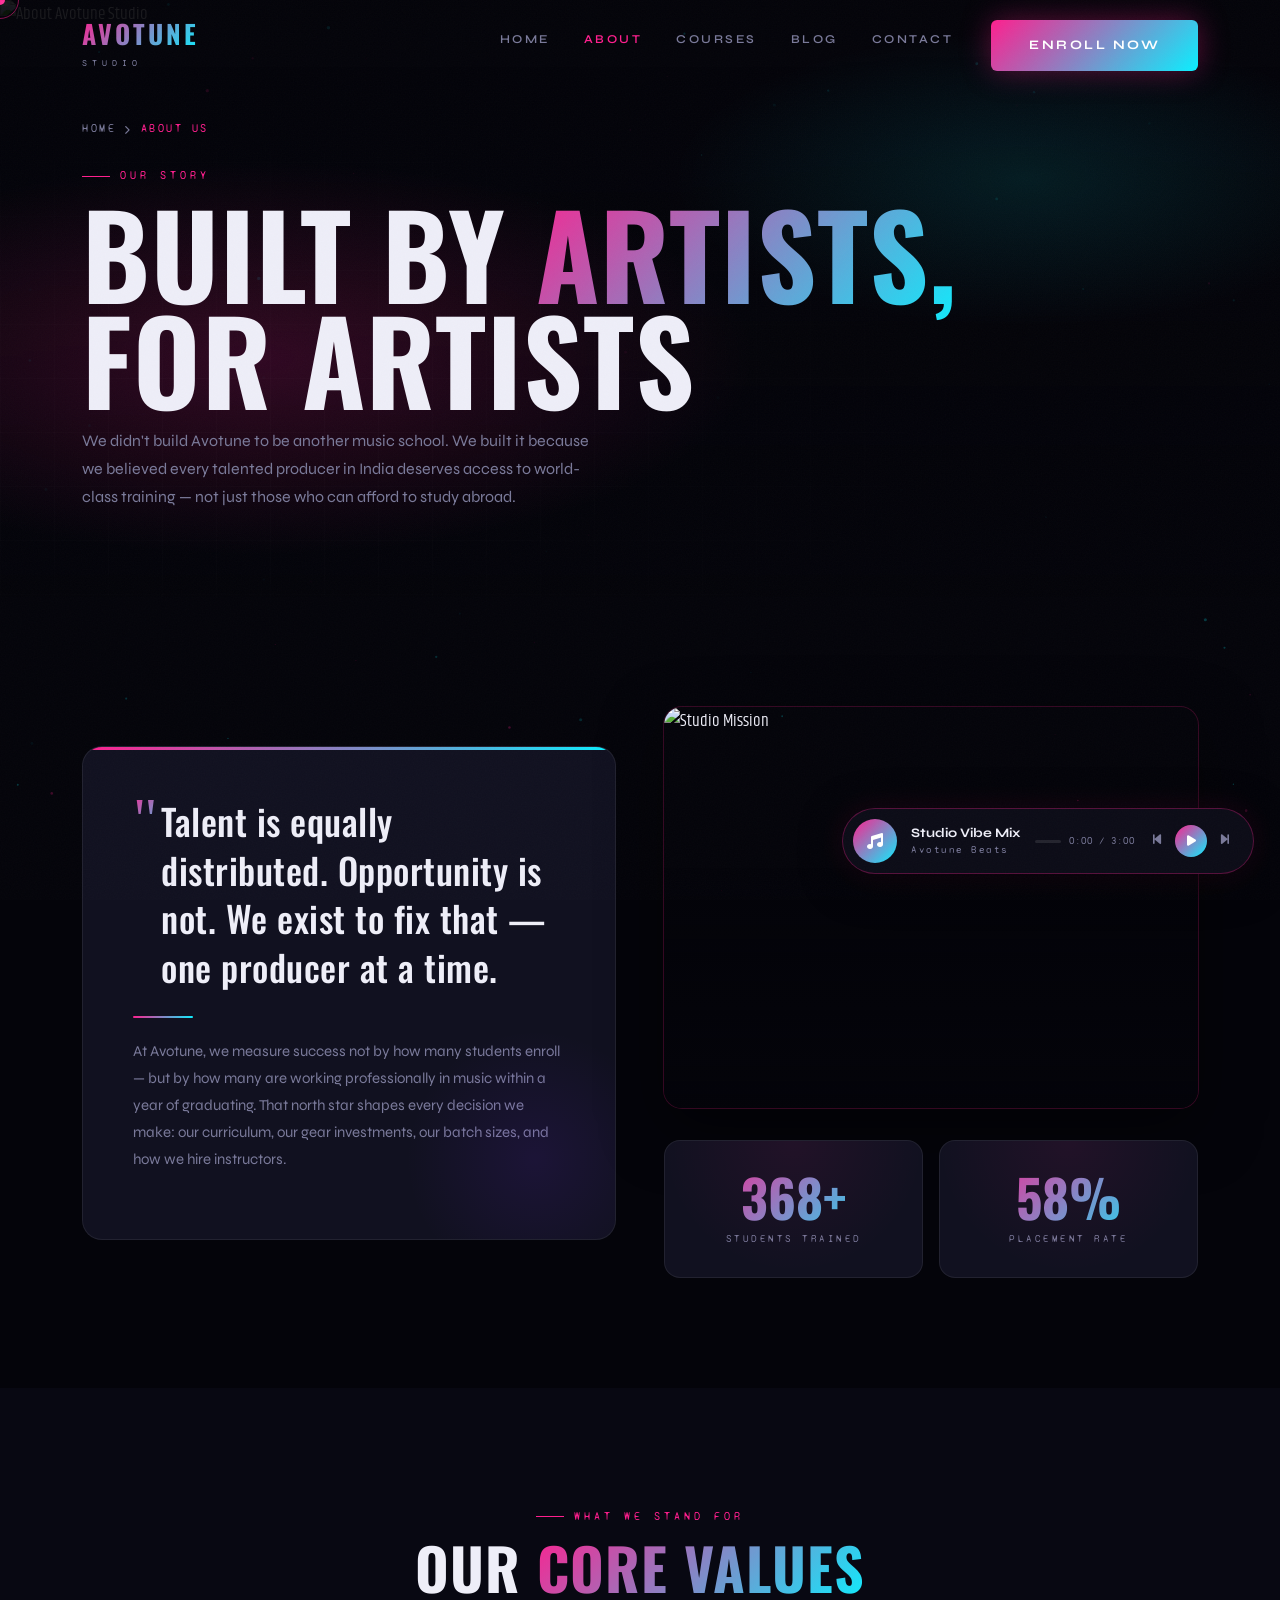
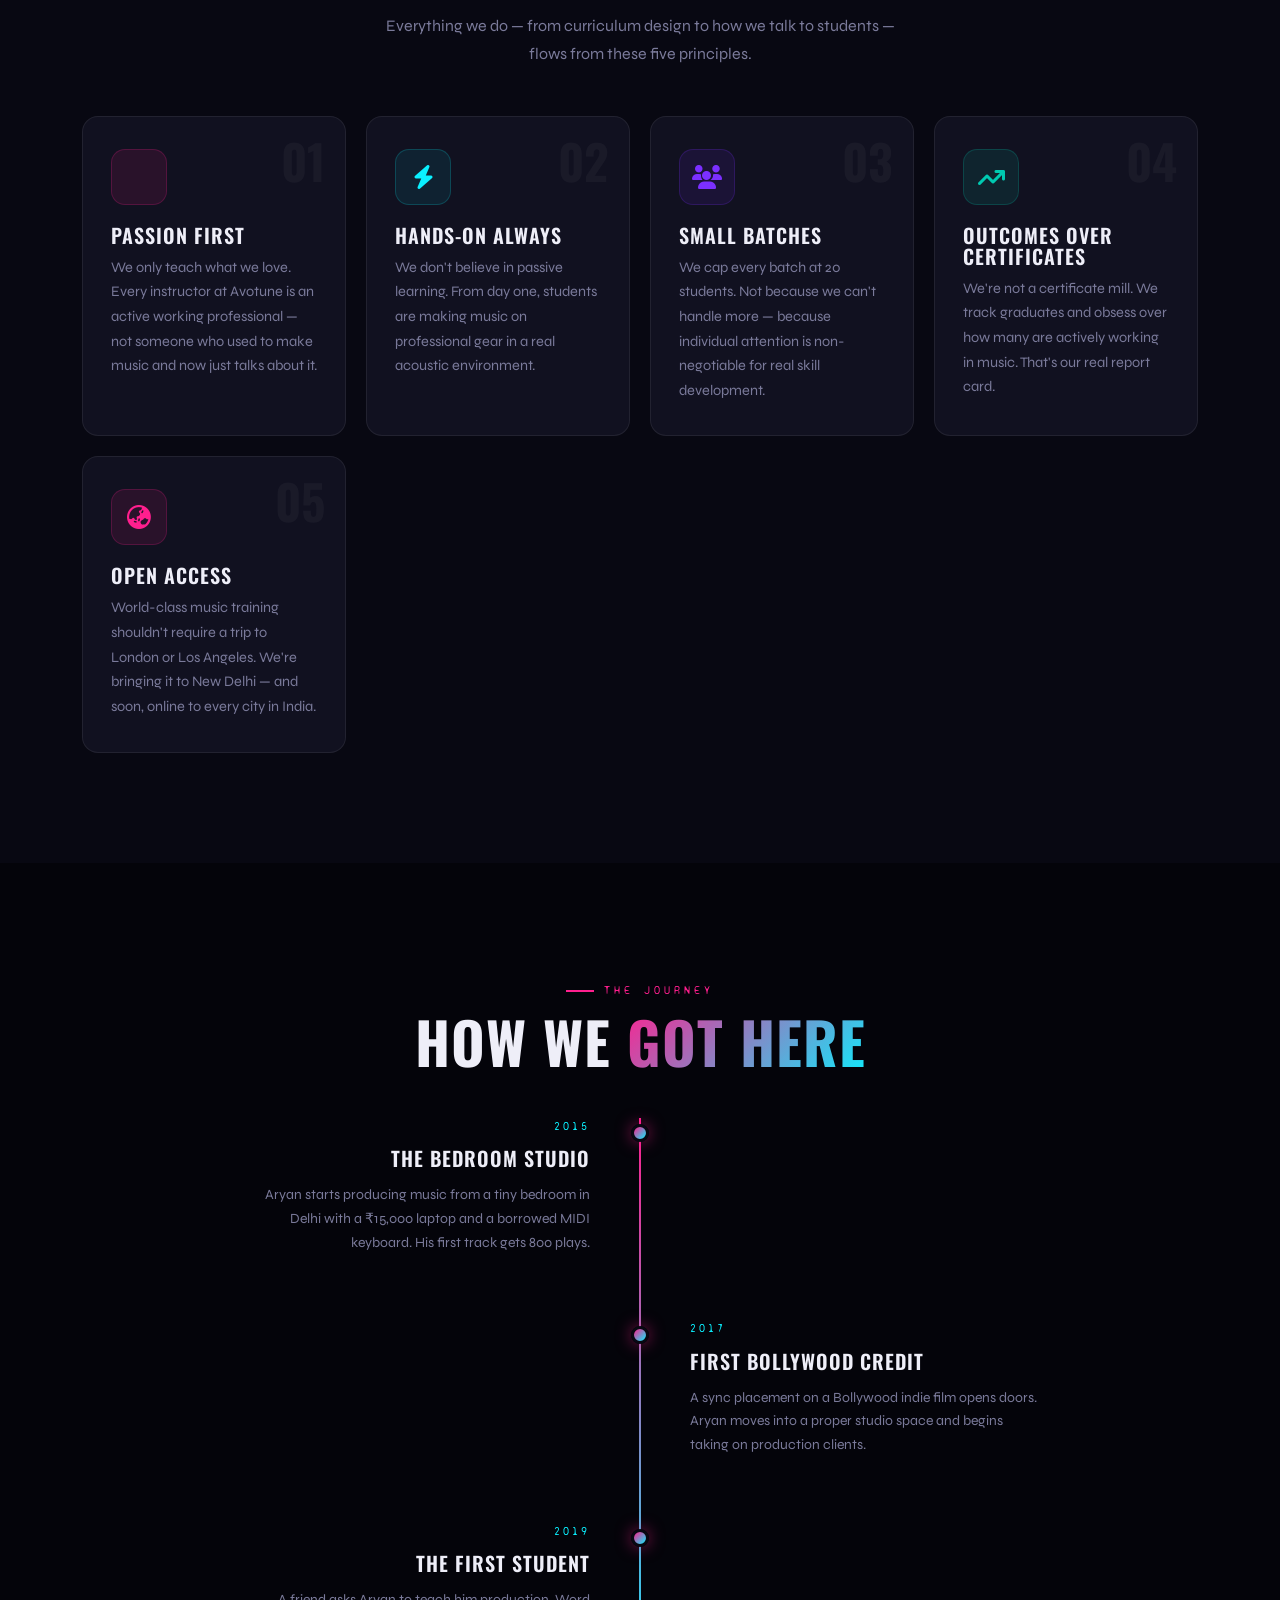
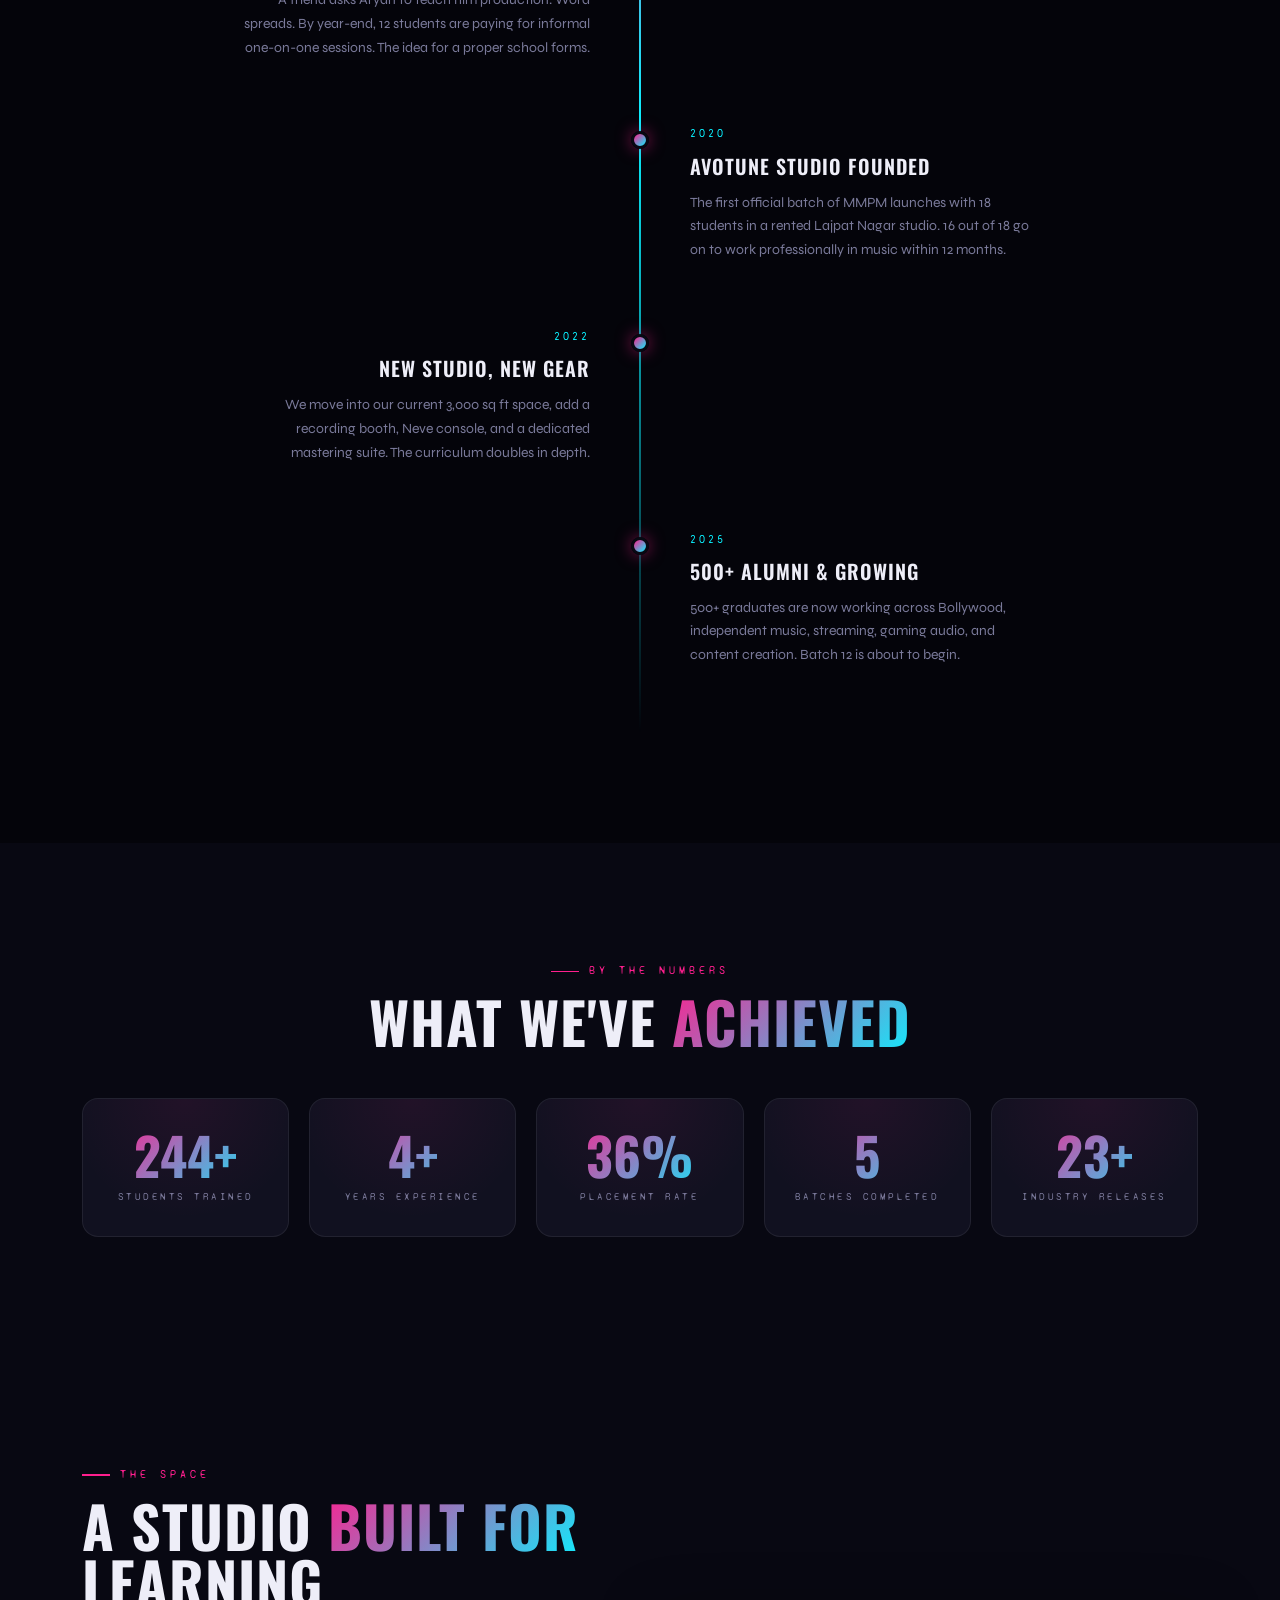
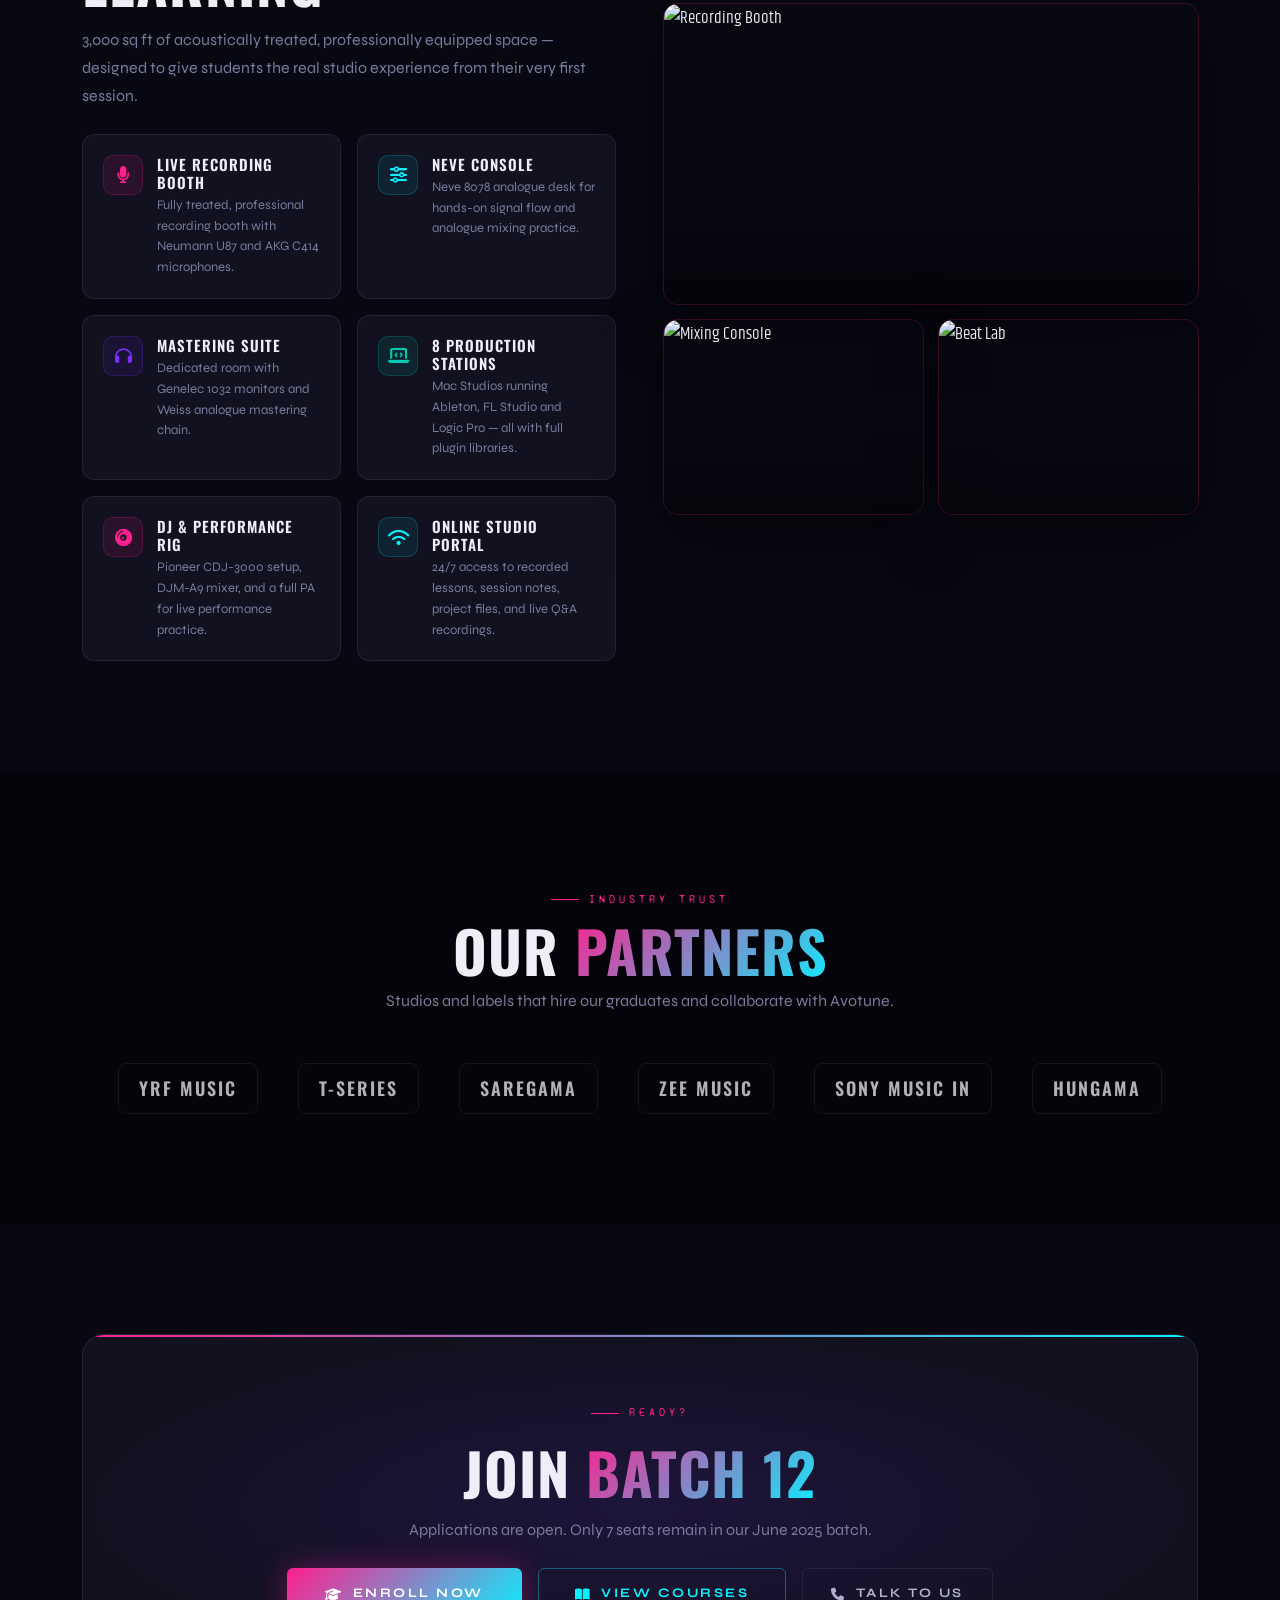
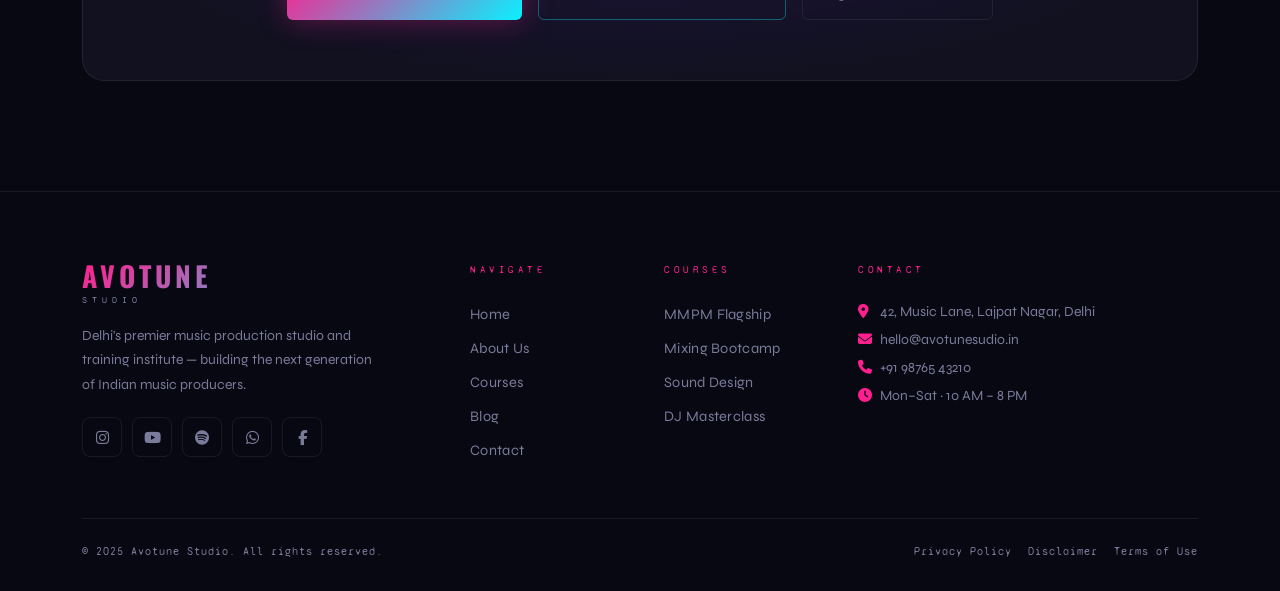
==== commit 4685f508: "Update about.html" ====
--- a/about.html
+++ b/about.html
@@ -227,6 +227,7 @@
 </section>
 
 <!-- ═══════════════════ TEAM ═══════════════════════════════════ -->
+  <!--
 <section class="av-section">
   <div class="container">
     <div class="text-center mb-5 sr">
@@ -235,7 +236,7 @@
       <p class="section-body mx-auto text-center mt-3">Every instructor at Avotune is an active professional — not a retired musician turned teacher.</p>
     </div>
     <div class="team-grid">
-      <!-- Aryan -->
+      
       <div class="team-card sr sr-d1">
         <div class="team-img">
           <img src="https://images.unsplash.com/photo-1507003211169-0a1dd7228f2d?w=600&q=80" alt="Aryan Mehta"/>
@@ -252,7 +253,7 @@
           <p class="team-bio">10 years of production, 50+ industry releases, and a burning belief that teaching is the highest form of expertise. Bollywood credits include 3 feature films and 20+ singles.</p>
         </div>
       </div>
-      <!-- Priya -->
+     
       <div class="team-card sr sr-d2">
         <div class="team-img">
           <img src="https://images.unsplash.com/photo-1494790108377-be9c29b29330?w=600&q=80" alt="Priya Nair"/>
@@ -268,7 +269,7 @@
           <p class="team-bio">Mumbai-trained mix engineer who moved to Delhi to join Avotune. Her mixes have hit the top 10 on Spotify India twice. Specialises in vocal processing and spatial audio.</p>
         </div>
       </div>
-      <!-- Dev -->
+     
       <div class="team-card sr sr-d3">
         <div class="team-img">
           <img src="https://images.unsplash.com/photo-1500648767791-00dcc994a43e?w=600&q=80" alt="Dev Sharma"/>
@@ -284,7 +285,7 @@
           <p class="team-bio">Resident DJ at 3 of Delhi's top venues and sound designer for 2 gaming studios. Teaches live performance, DJ technique, and synth programming at Avotune.</p>
         </div>
       </div>
-      <!-- Riya -->
+     
       <div class="team-card sr sr-d4">
         <div class="team-img">
           <img src="https://images.unsplash.com/photo-1438761681033-6461ffad8d80?w=600&q=80" alt="Riya Kapoor"/>
@@ -302,7 +303,7 @@
       </div>
     </div>
   </div>
-</section>
+</section> -->
 
 <!-- ═══════════════════ STUDIO FEATURES ══════════════════════ -->
 <section class="av-section-alt">
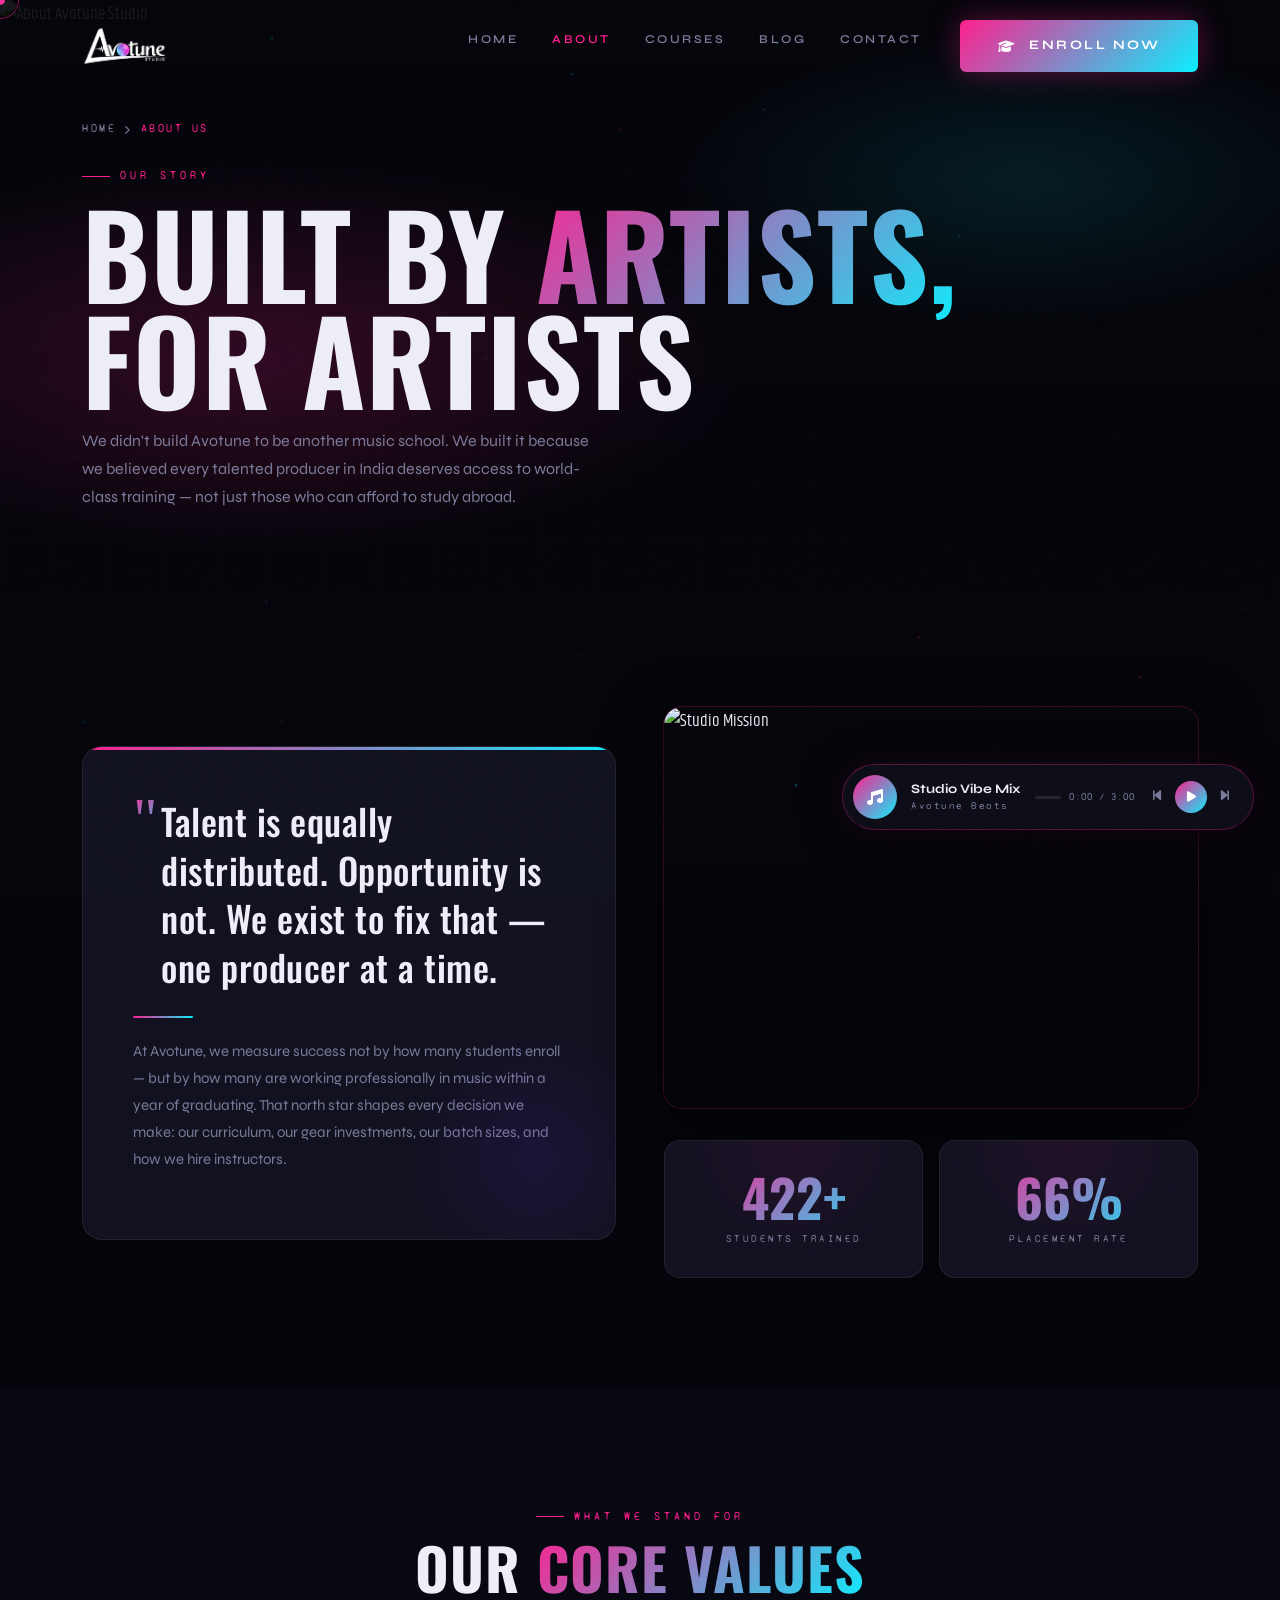
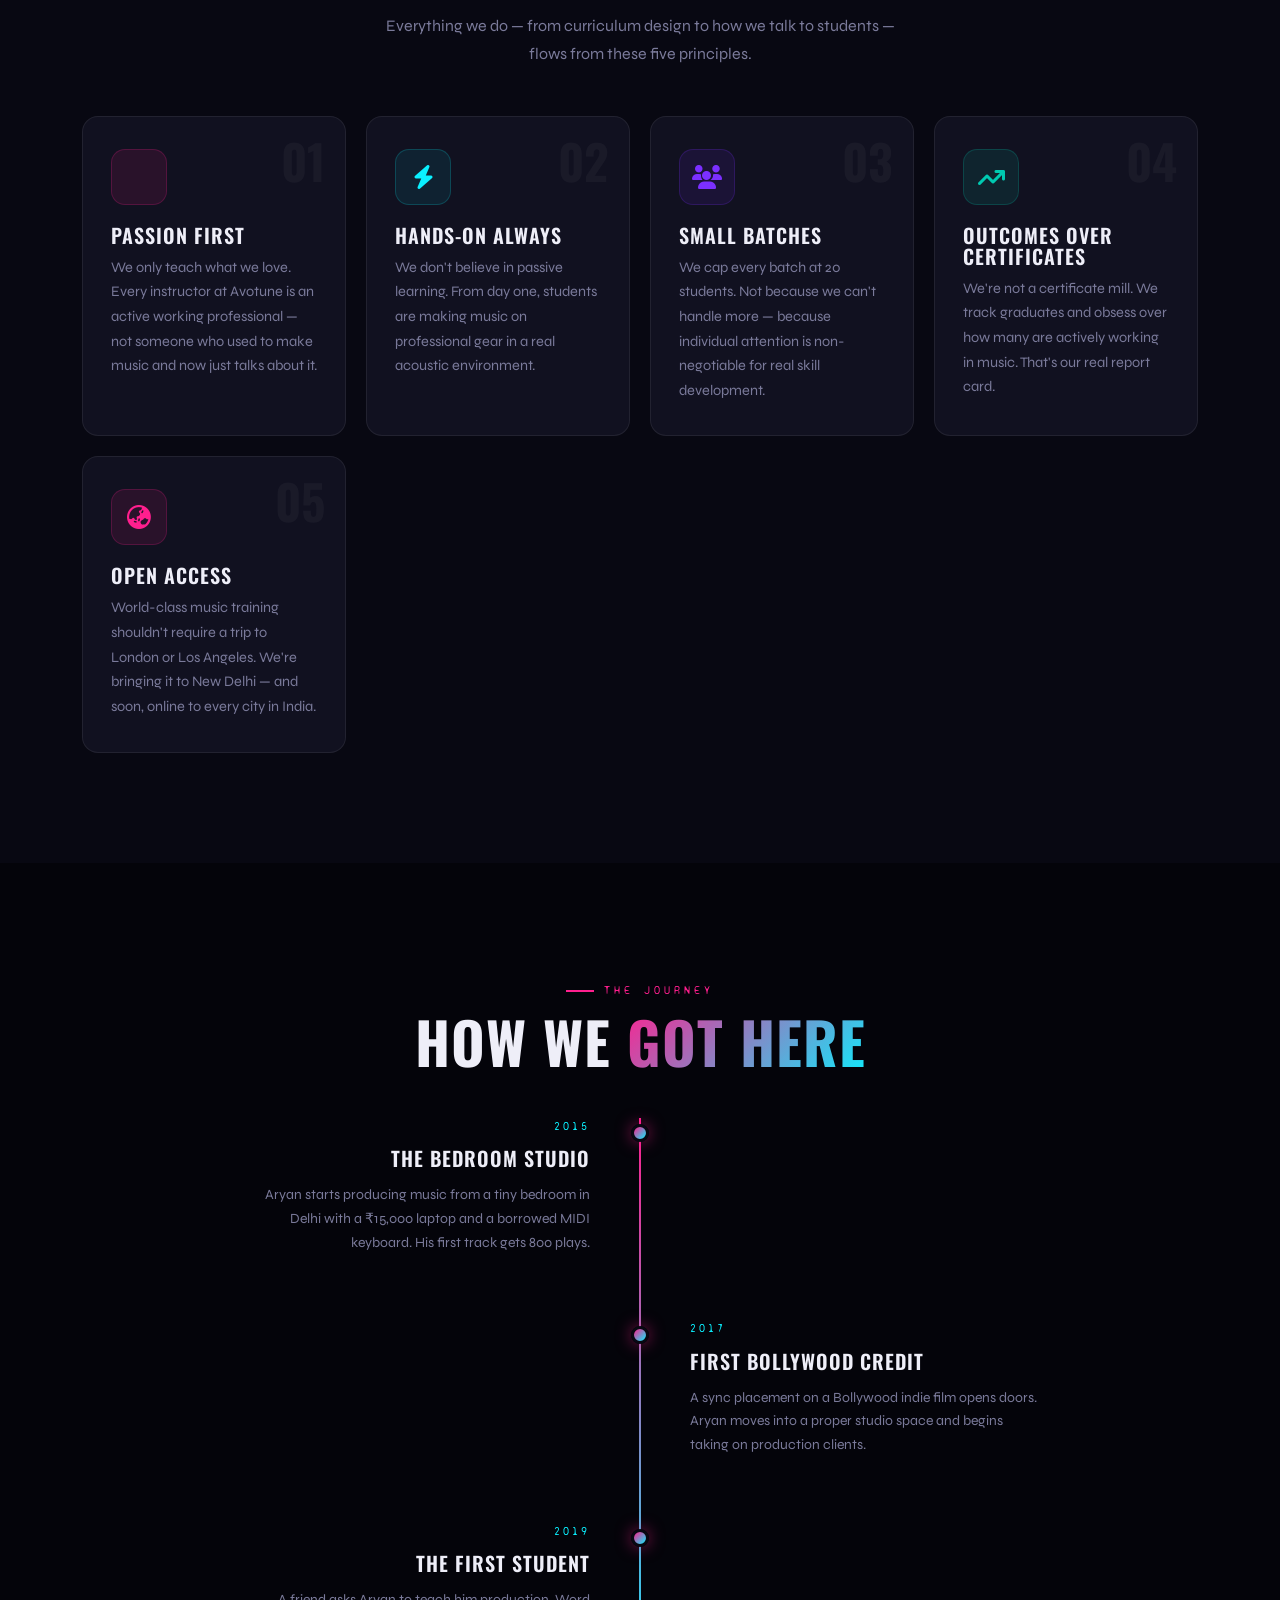
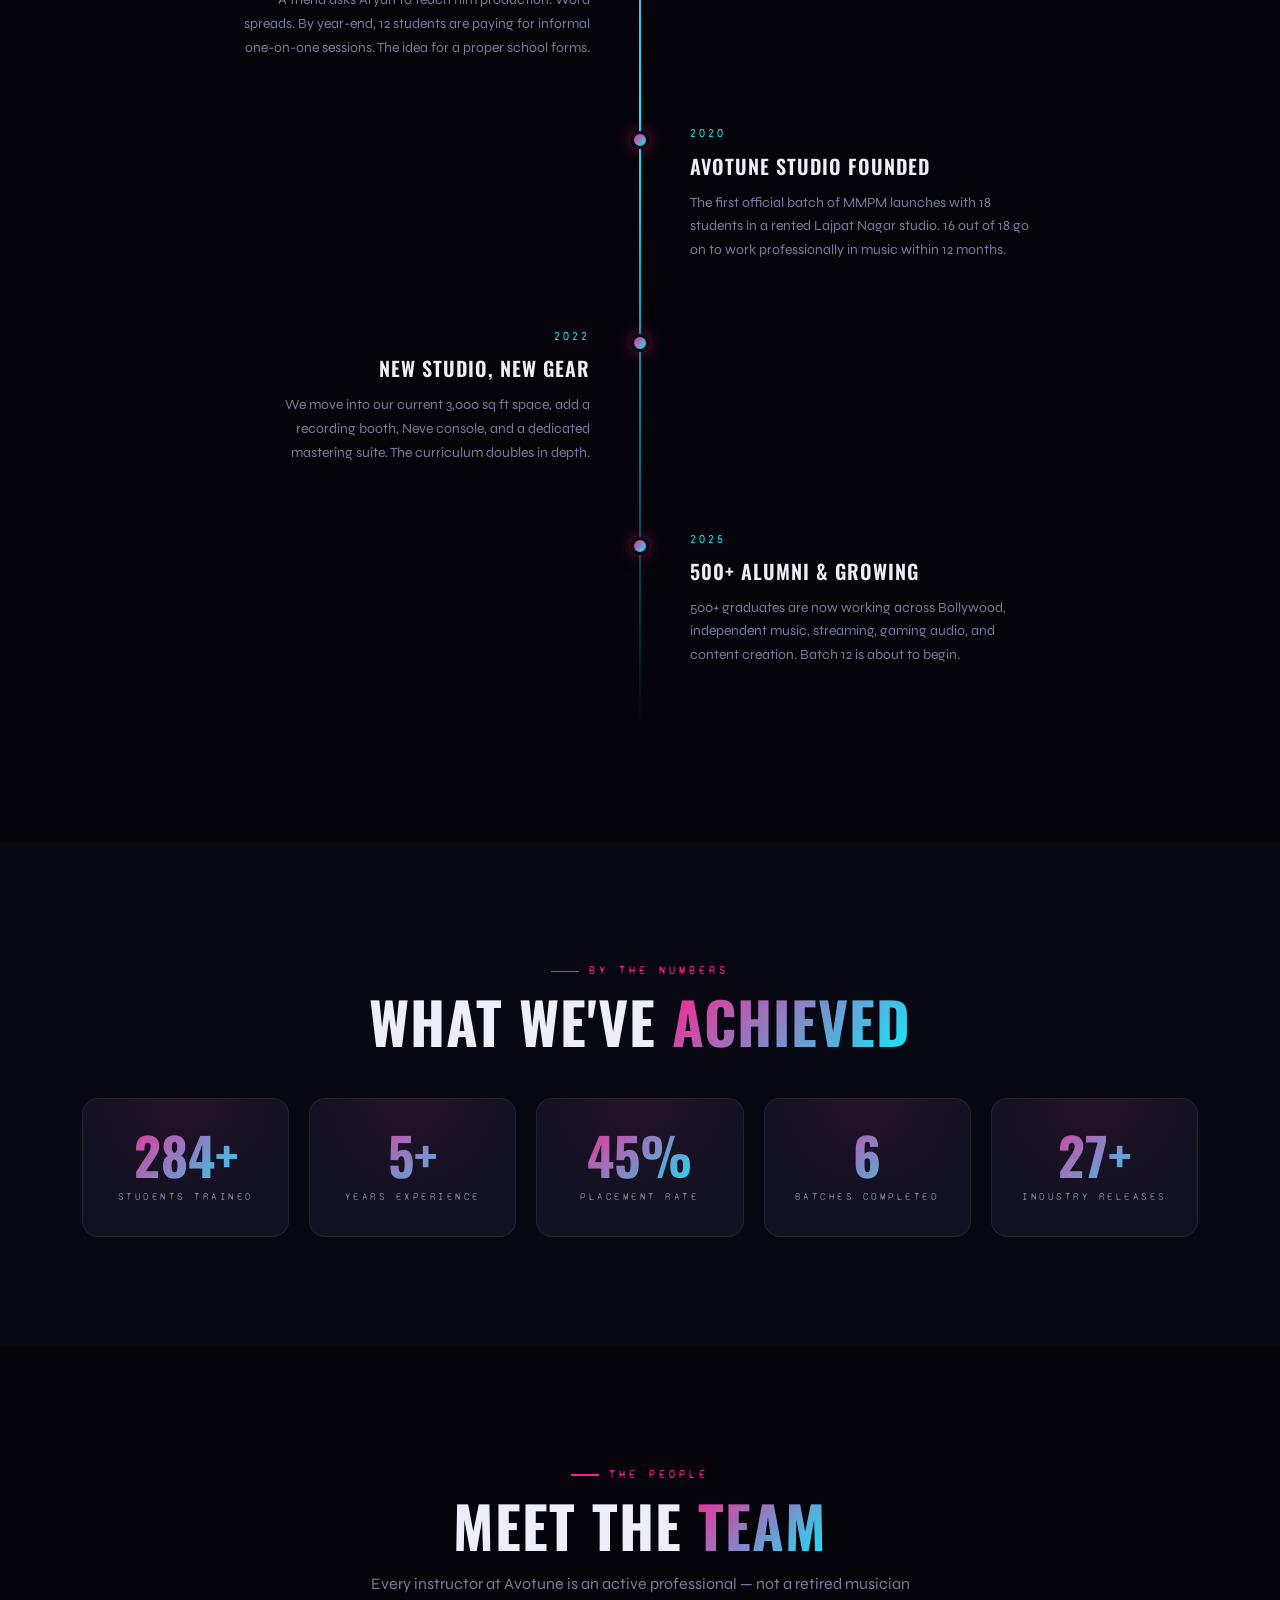
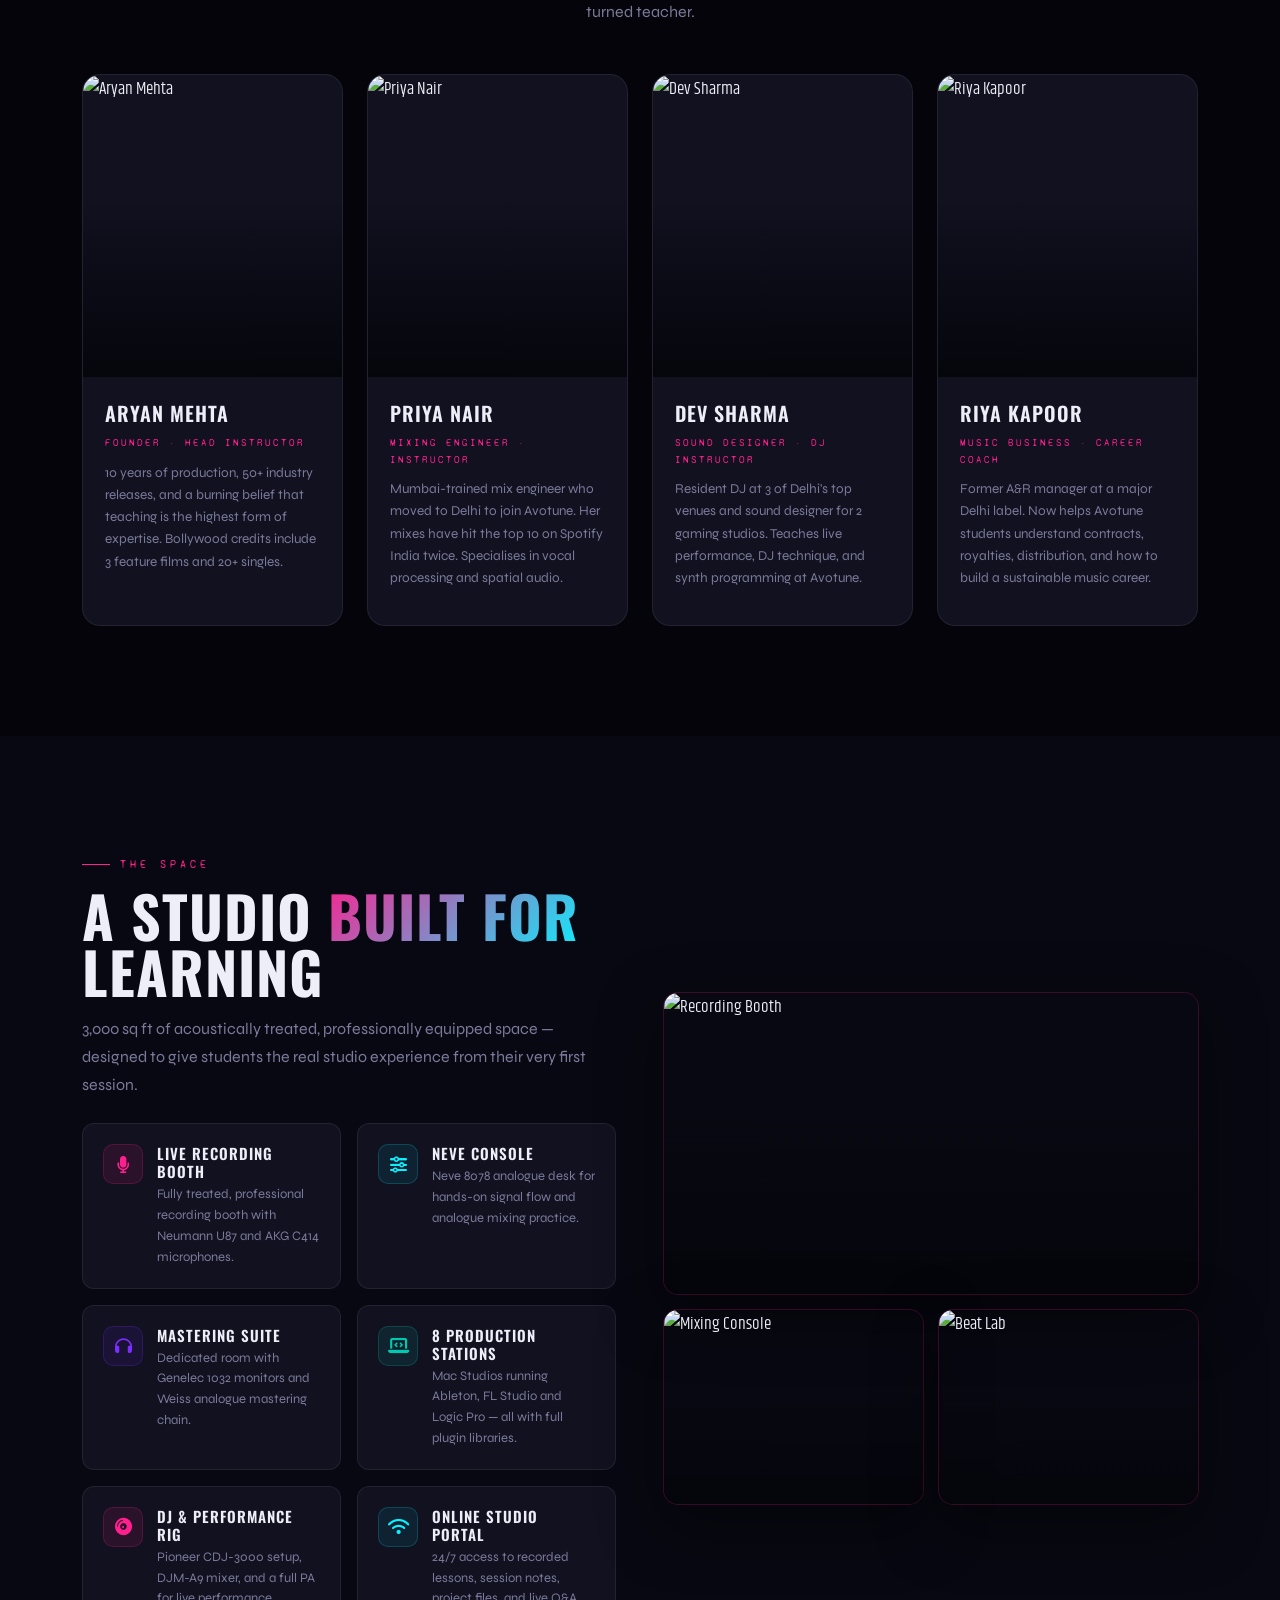
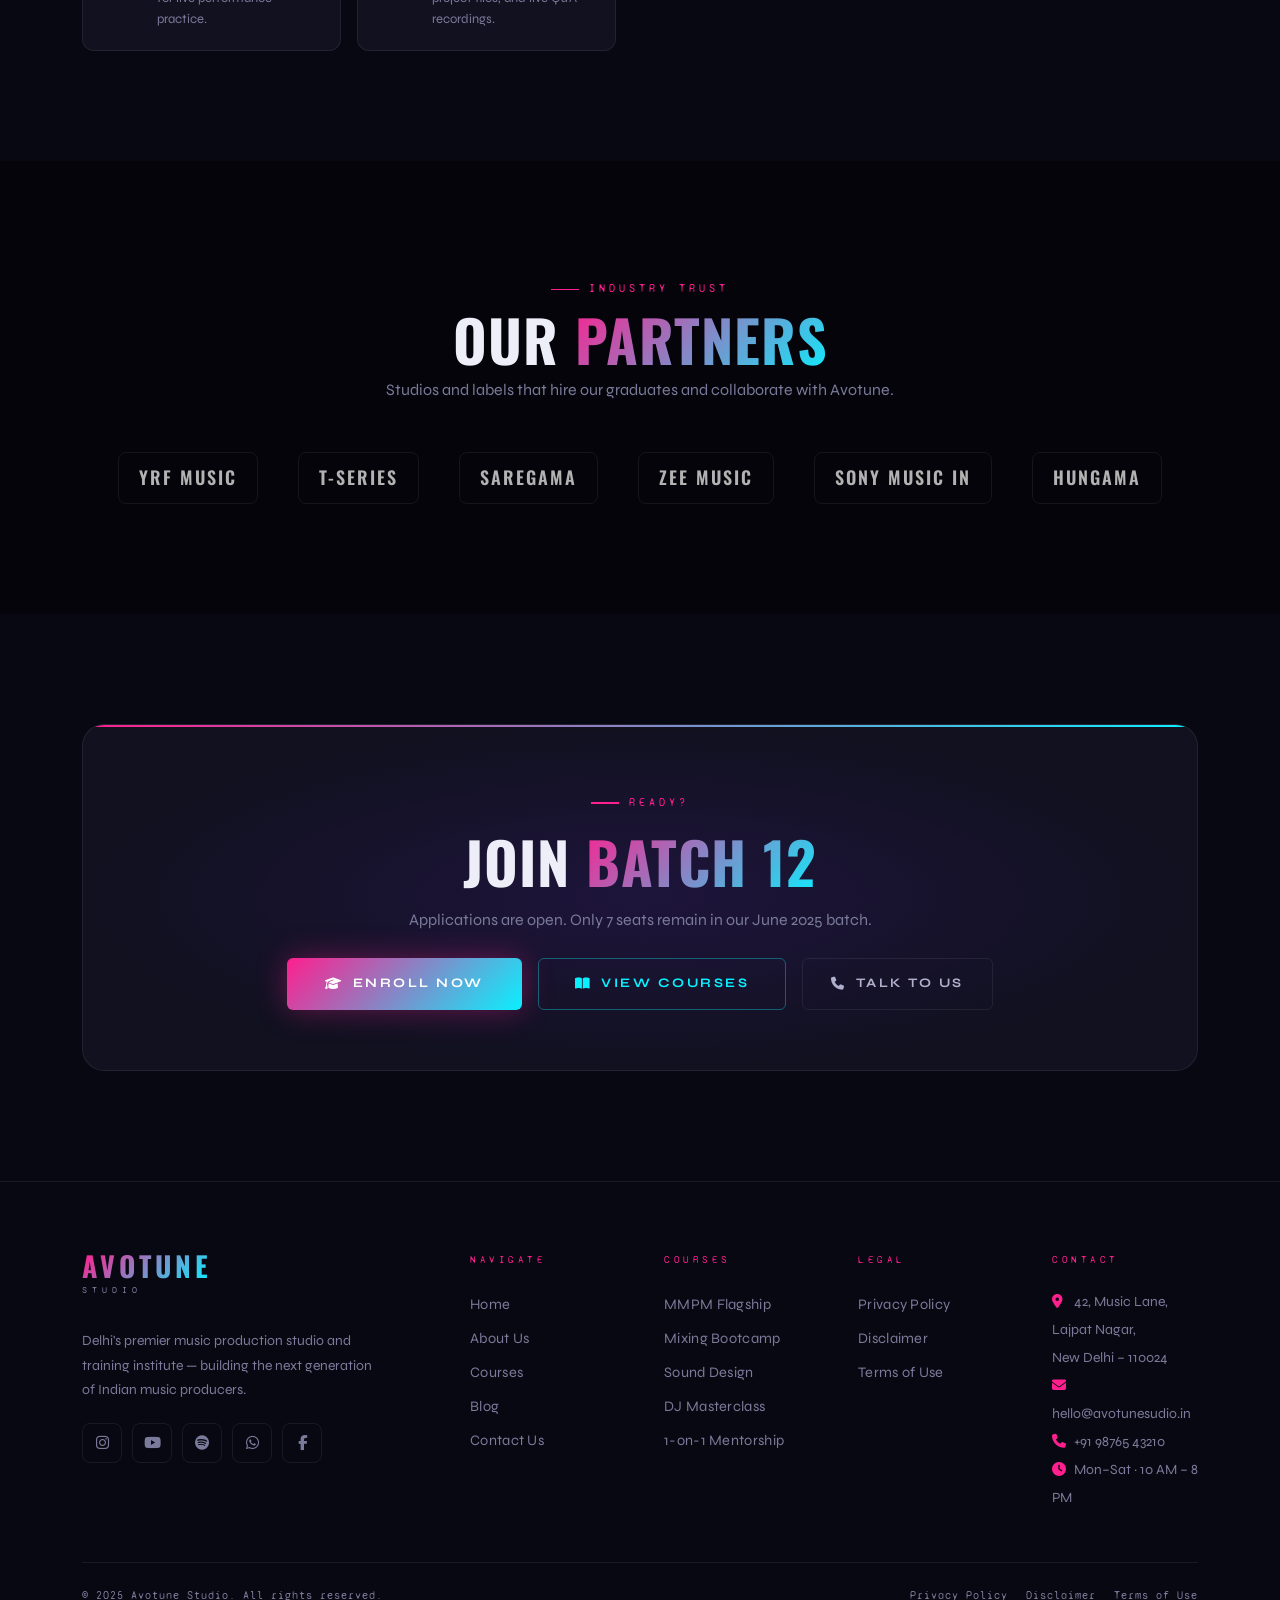
==== commit f4594f52: "Add files via upload" ====
--- a/about.html
+++ b/about.html
@@ -4,6 +4,7 @@
   <meta charset="UTF-8"/>
   <meta name="viewport" content="width=device-width, initial-scale=1.0"/>
   <meta name="description" content="About Avotune Studio — our story, mission, team, and the values that drive India's premier music production school."/>
+  
   <title>About Us — Avotune Studio</title>
   <link href="https://cdnjs.cloudflare.com/ajax/libs/bootstrap/5.3.2/css/bootstrap.min.css" rel="stylesheet"/>
   <link href="https://cdnjs.cloudflare.com/ajax/libs/font-awesome/6.5.0/css/all.min.css" rel="stylesheet"/>
@@ -12,35 +13,8 @@
 </head>
 <body>
 
-<div class="cursor-dot"></div>
-<div class="cursor-ring"></div>
-<canvas id="av-particles"></canvas>
-<div class="nav-overlay"></div>
-
-<!-- ═══════════════════ NAVBAR ════════════════════════════════ -->
-<nav id="av-nav">
-  <div class="container">
-    <div class="d-flex align-items-center justify-content-between">
-      <a href="index.html" class="nav-logo text-decoration-none">
-        <span class="nav-logo-text">Avotune</span>
-        <span class="nav-logo-sub">Studio</span>
-      </a>
-      <div class="nav-links-wrap d-flex align-items-center gap-3">
-        <ul class="nav-links">
-          <li><a href="index.html">Home</a></li>
-          <li><a href="about.html" class="active">About</a></li>
-          <li><a href="courses.html">Courses</a></li>
-          <li><a href="blog.html">Blog</a></li>
-          <li><a href="contact.html">Contact</a></li>
-        </ul>
-        <a href="index.html#enroll" class="btn-av btn-primary ms-2">Enroll Now</a>
-      </div>
-      <button class="nav-hamburger" aria-label="Menu">
-        <span></span><span></span><span></span>
-      </button>
-    </div>
-  </div>
-</nav>
+<!-- ═══ HEADER (injected by js/components.js) ════════════════════ -->
+<div id="av-header-inject"></div>
 
 <!-- ═══════════════════ PAGE HERO ═════════════════════════════ -->
 <section class="page-hero">
@@ -227,7 +201,6 @@
 </section>
 
 <!-- ═══════════════════ TEAM ═══════════════════════════════════ -->
-  <!--
 <section class="av-section">
   <div class="container">
     <div class="text-center mb-5 sr">
@@ -236,7 +209,7 @@
       <p class="section-body mx-auto text-center mt-3">Every instructor at Avotune is an active professional — not a retired musician turned teacher.</p>
     </div>
     <div class="team-grid">
-      
+      <!-- Aryan -->
       <div class="team-card sr sr-d1">
         <div class="team-img">
           <img src="https://images.unsplash.com/photo-1507003211169-0a1dd7228f2d?w=600&q=80" alt="Aryan Mehta"/>
@@ -253,7 +226,7 @@
           <p class="team-bio">10 years of production, 50+ industry releases, and a burning belief that teaching is the highest form of expertise. Bollywood credits include 3 feature films and 20+ singles.</p>
         </div>
       </div>
-     
+      <!-- Priya -->
       <div class="team-card sr sr-d2">
         <div class="team-img">
           <img src="https://images.unsplash.com/photo-1494790108377-be9c29b29330?w=600&q=80" alt="Priya Nair"/>
@@ -269,7 +242,7 @@
           <p class="team-bio">Mumbai-trained mix engineer who moved to Delhi to join Avotune. Her mixes have hit the top 10 on Spotify India twice. Specialises in vocal processing and spatial audio.</p>
         </div>
       </div>
-     
+      <!-- Dev -->
       <div class="team-card sr sr-d3">
         <div class="team-img">
           <img src="https://images.unsplash.com/photo-1500648767791-00dcc994a43e?w=600&q=80" alt="Dev Sharma"/>
@@ -285,7 +258,7 @@
           <p class="team-bio">Resident DJ at 3 of Delhi's top venues and sound designer for 2 gaming studios. Teaches live performance, DJ technique, and synth programming at Avotune.</p>
         </div>
       </div>
-     
+      <!-- Riya -->
       <div class="team-card sr sr-d4">
         <div class="team-img">
           <img src="https://images.unsplash.com/photo-1438761681033-6461ffad8d80?w=600&q=80" alt="Riya Kapoor"/>
@@ -303,7 +276,7 @@
       </div>
     </div>
   </div>
-</section> -->
+</section>
 
 <!-- ═══════════════════ STUDIO FEATURES ══════════════════════ -->
 <section class="av-section-alt">
@@ -425,73 +398,15 @@
 </section>
 
 <!-- ═══════════════════ FOOTER ════════════════════════════════ -->
-<footer id="av-footer">
-  <div class="container">
-    <div class="row g-5">
-      <div class="col-lg-4">
-        <div class="footer-logo-text">Avotune</div>
-        <div class="footer-sub">Studio</div>
-        <p class="footer-desc">Delhi's premier music production studio and training institute — building the next generation of Indian music producers.</p>
-        <div class="social-row">
-          <a href="#" class="soc-btn"><i class="fab fa-instagram"></i></a>
-          <a href="#" class="soc-btn"><i class="fab fa-youtube"></i></a>
-          <a href="#" class="soc-btn"><i class="fab fa-spotify"></i></a>
-          <a href="#" class="soc-btn"><i class="fab fa-whatsapp"></i></a>
-          <a href="#" class="soc-btn"><i class="fab fa-facebook-f"></i></a>
-        </div>
-      </div>
-      <div class="col-6 col-lg-2">
-        <div class="footer-col-title">Navigate</div>
-        <a href="index.html"   class="footer-link">Home</a>
-        <a href="about.html"   class="footer-link">About Us</a>
-        <a href="courses.html" class="footer-link">Courses</a>
-        <a href="blog.html"    class="footer-link">Blog</a>
-        <a href="contact.html" class="footer-link">Contact</a>
-      </div>
-      <div class="col-6 col-lg-2">
-        <div class="footer-col-title">Courses</div>
-        <a href="courses.html" class="footer-link">MMPM Flagship</a>
-        <a href="courses.html" class="footer-link">Mixing Bootcamp</a>
-        <a href="courses.html" class="footer-link">Sound Design</a>
-        <a href="courses.html" class="footer-link">DJ Masterclass</a>
-      </div>
-      <div class="col-lg-4">
-        <div class="footer-col-title">Contact</div>
-        <p class="footer-contact">
-          <i class="fas fa-map-marker-alt"></i>42, Music Lane, Lajpat Nagar, Delhi<br>
-          <i class="fas fa-envelope"></i>hello@avotunesudio.in<br>
-          <i class="fas fa-phone"></i>+91 98765 43210<br>
-          <i class="fas fa-clock"></i>Mon–Sat · 10 AM – 8 PM
-        </p>
-      </div>
-    </div>
-    <div class="footer-bottom">
-      <span class="footer-copy">© 2025 Avotune Studio. All rights reserved.</span>
-      <span class="footer-copy" style="display:flex;gap:16px;flex-wrap:wrap;"><a href="privacy-policy.html" style="color:var(--muted);text-decoration:none;font-size:11px;letter-spacing:1px;">Privacy Policy</a><a href="disclaimer.html" style="color:var(--muted);text-decoration:none;font-size:11px;letter-spacing:1px;">Disclaimer</a><a href="terms.html" style="color:var(--muted);text-decoration:none;font-size:11px;letter-spacing:1px;">Terms of Use</a></span>
-    </div>
-  </div>
-</footer>
-
-<!-- Floating Player -->
-<div id="float-player">
-  <div class="fp-vinyl" id="fp-vinyl"><i class="fas fa-music"></i></div>
-  <div class="fp-meta">
-    <div class="fp-song" id="fp-title">Avotune Vibe Mix</div>
-    <div class="fp-artist" id="fp-artist">Avotune Beats</div>
-  </div>
-  <div class="fp-progress-wrap">
-    <div class="fp-progress"><div class="fp-bar" id="fp-bar"></div></div>
-    <div class="fp-time" id="fp-time">0:00 / 3:00</div>
-  </div>
-  <div class="fp-controls">
-    <button class="fp-btn" id="fp-prev"><i class="fas fa-backward-step"></i></button>
-    <button class="fp-play-btn" id="fp-play"><i class="fas fa-play" id="fp-icon"></i></button>
-    <button class="fp-btn" id="fp-next"><i class="fas fa-forward-step"></i></button>
-  </div>
-</div>
+
+<!-- ═══ FOOTER + PLAYER (injected by js/components.js) ══════════ -->
+<div id="av-footer-inject"></div>
+<div id="av-player-inject"></div>
 
 <script src="https://cdnjs.cloudflare.com/ajax/libs/bootstrap/5.3.2/js/bootstrap.bundle.min.js"></script>
+<script src="js/components.js"></script>
 <script src="js/main.js"></script>
 <script src="js/home.js"></script>
+
 </body>
-</html>
+</html>
--- a/css/style.css
+++ b/css/style.css
@@ -283,7 +283,33 @@
   text-transform: uppercase;
   margin-top: 2px;
 }
+/* Logo image — replace assets/logo.png with your actual file */
+.nav-logo-img {
+  height: 52px;
+  width: auto;
+  display: block;
+  object-fit: contain;
+}
+.footer-logo-img {
+  height: 44px;
+  width: auto;
+  display: block;
+  object-fit: contain;
+  margin-bottom: 4px;
+}
+/* Keep old selector for any stray uses */
 .nav-logo img { height: 52px; width: auto; }
+
+/* Footer legal links in bottom bar */
+.footer-legal-link {
+  color: var(--muted);
+  text-decoration: none;
+  font-family: var(--font-mono);
+  font-size: 11px;
+  letter-spacing: 1px;
+  transition: color .2s;
+}
+.footer-legal-link:hover { color: var(--pink); }
 
 .nav-links {
   display: flex; align-items: center; gap: 6px;
@@ -756,7 +782,7 @@
    FLOATING MUSIC PLAYER
 ══════════════════════════════════════════════════════════════════ */
 #float-player {
-  position: fixed; bottom: 26px; right: 26px;
+  position: fixed; bottom: 70px; right: 26px;
   z-index: 800;
   background: rgba(14,14,26,.92);
   border: 1px solid rgba(255,31,142,.3);
